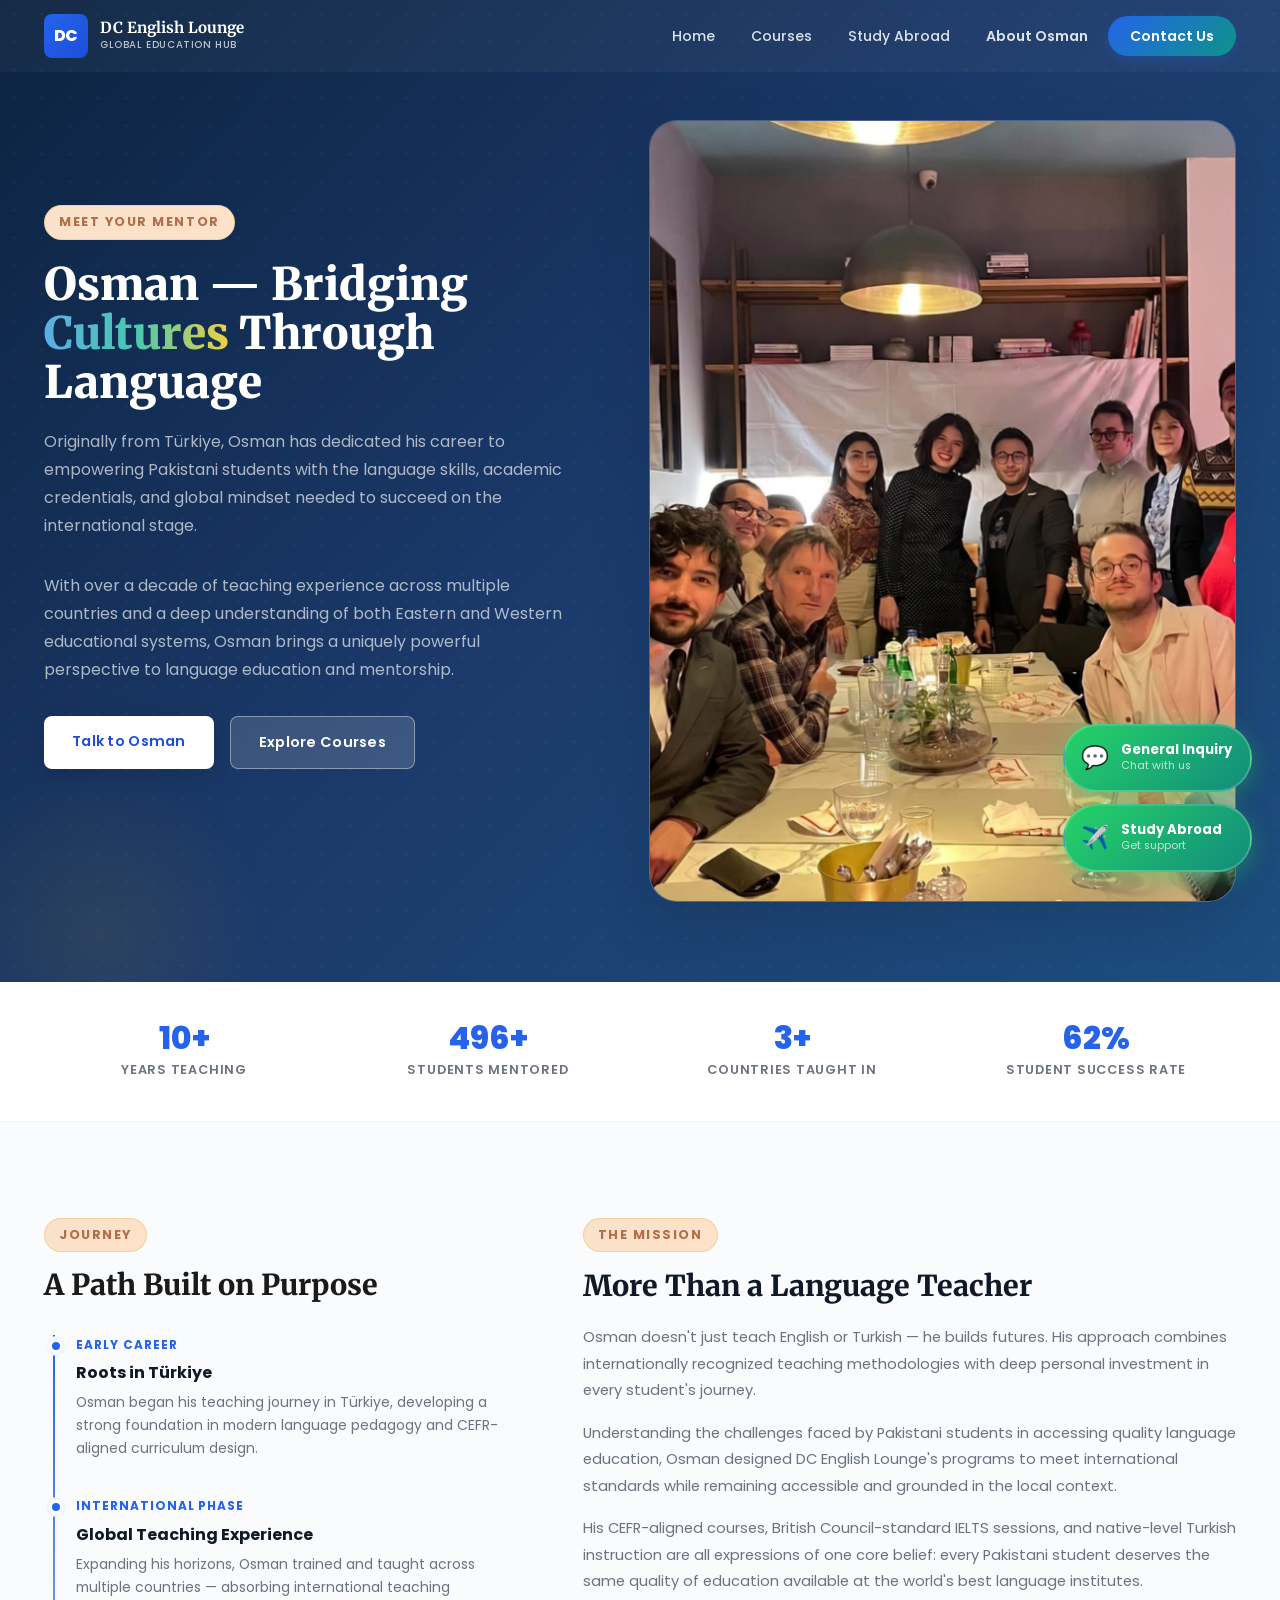
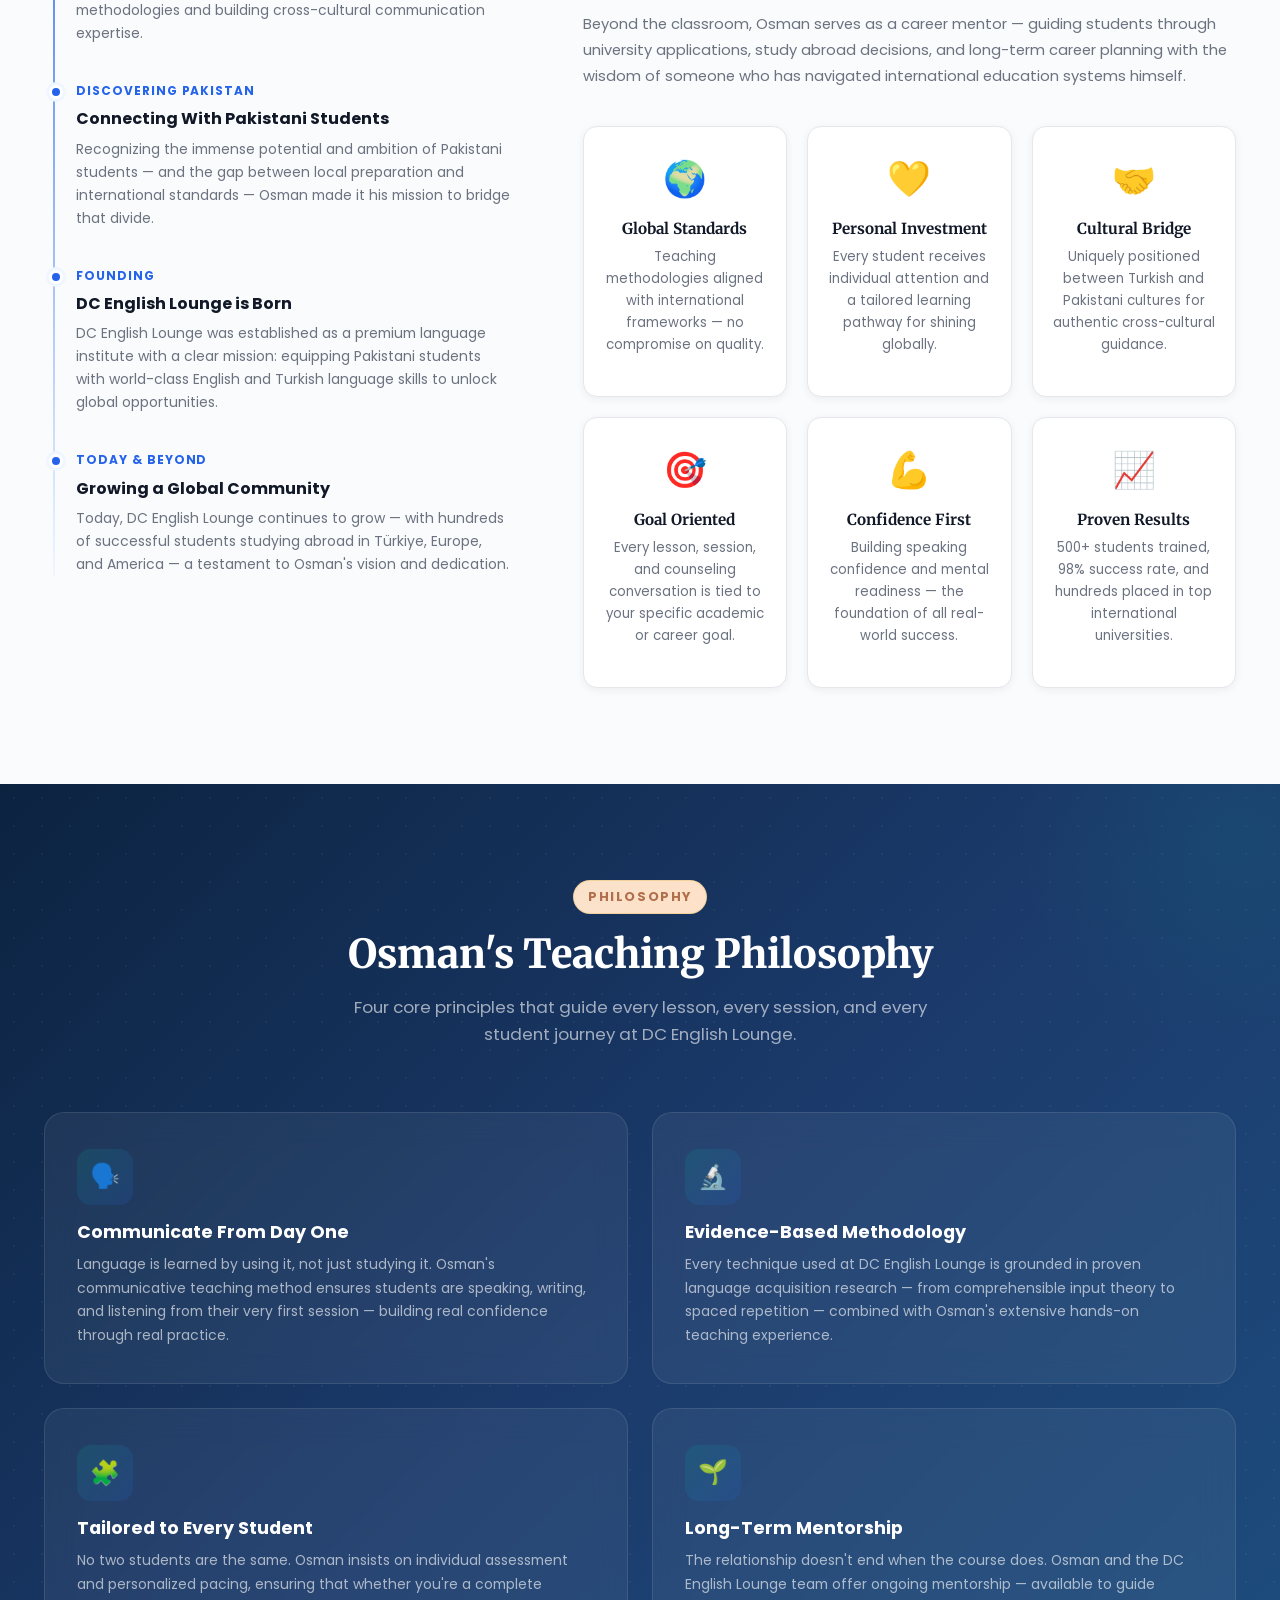
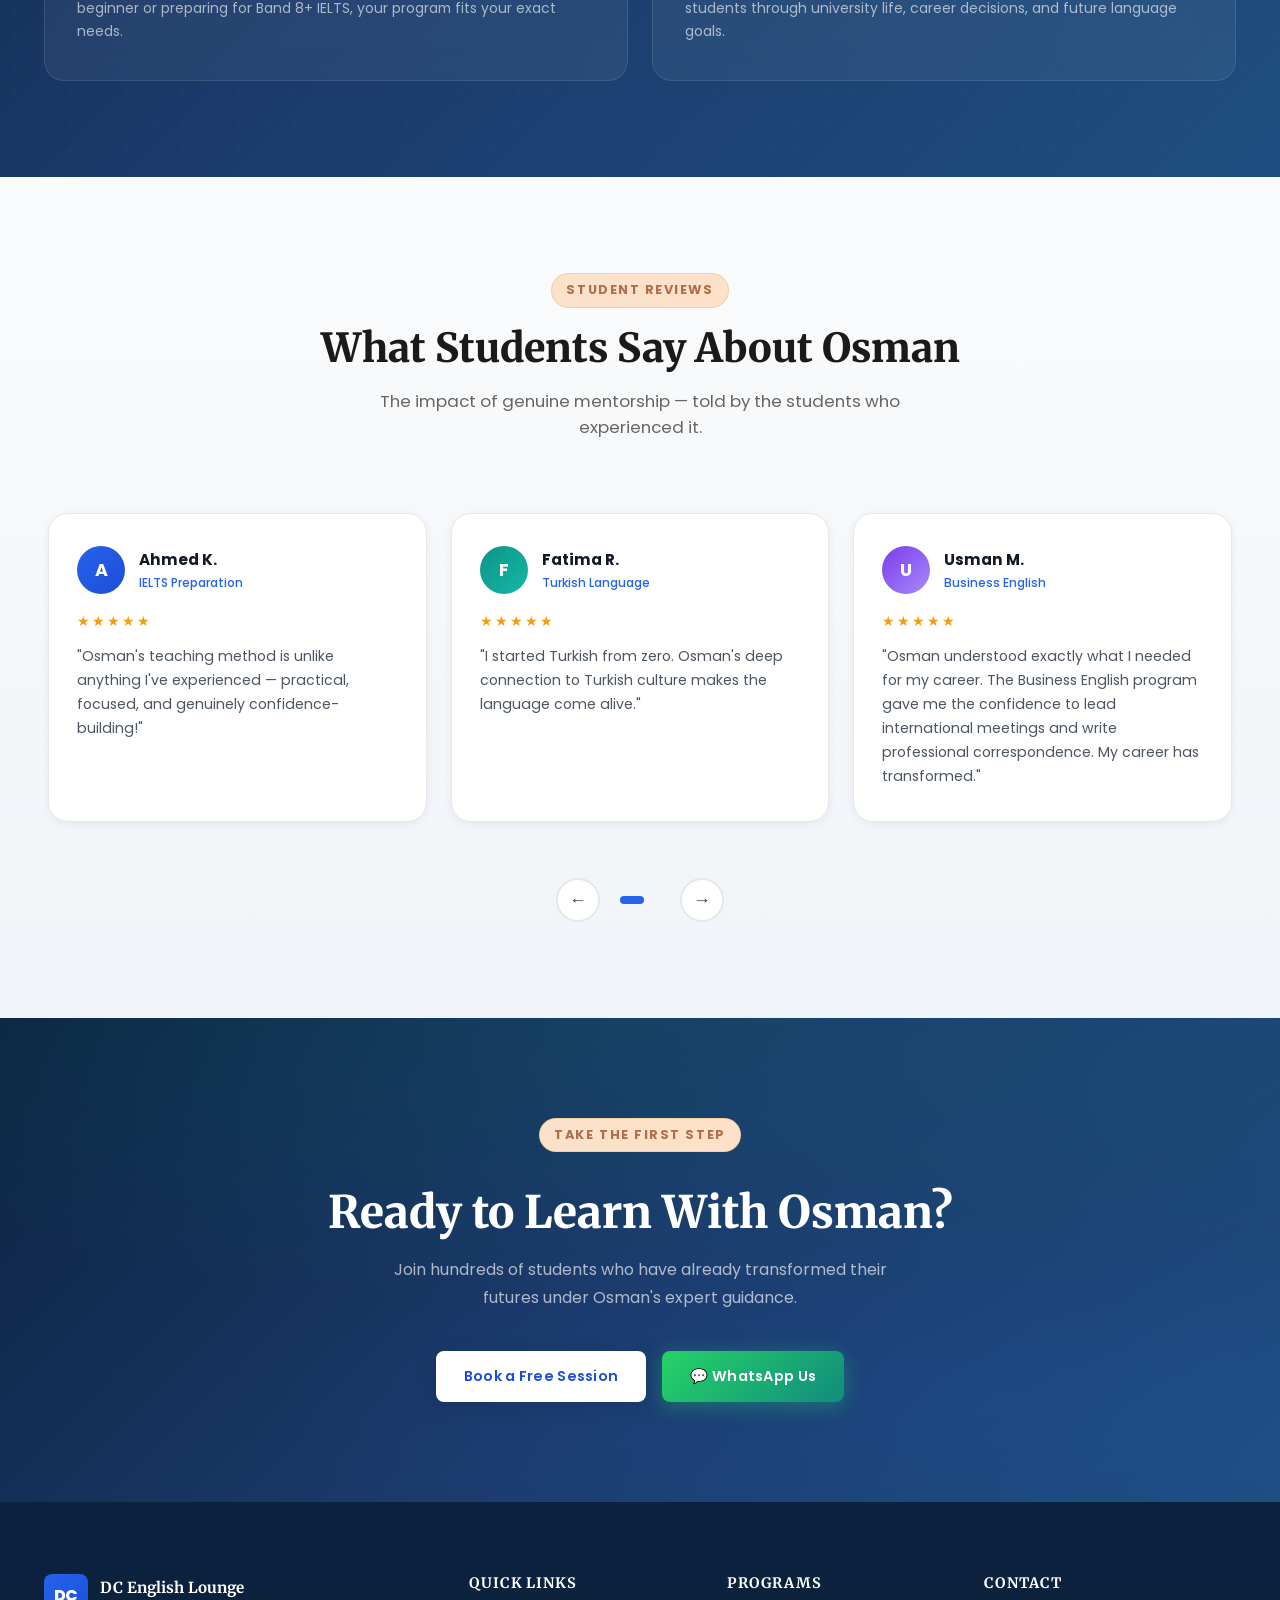
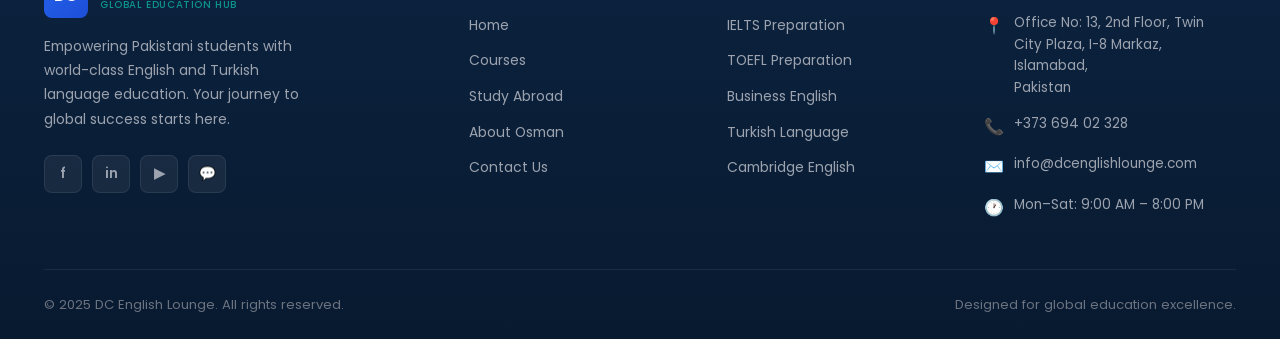
==== about.html @ f2853da2 "Initial commit" ====
<!DOCTYPE html>
<html lang="en">

<head>
  <meta charset="UTF-8" />
  <meta name="viewport" content="width=device-width, initial-scale=1.0" />
  <title>About Osman | DC English Lounge — Founder & Language Mentor</title>
  <meta name="description"
    content="Meet Osman, founder of DC English Lounge. From Türkiye to Pakistan — discover the story of a global educator dedicated to helping Pakistani students achieve international success." />
  <meta name="keywords"
    content="Osman, DC English Lounge founder, English teacher Pakistan, Turkish language mentor, language education" />
  <link rel="preconnect" href="https://fonts.googleapis.com" />
  <link rel="preconnect" href="https://fonts.gstatic.com" crossorigin />
  <link
    href="https://fonts.googleapis.com/css2?family=Merriweather:wght@400;700;900&family=Poppins:wght@300;400;500;600;700;800;900&display=swap"
    rel="stylesheet" />
  <link rel="stylesheet" href="css/style.css" />
</head>

<body class="page-about">

  <!-- ===================== NAVBAR ===================== -->
  <nav class="navbar scrolled" id="navbar" role="navigation" aria-label="Main navigation">
    <div class="navbar-inner">
      <a href="index.html" class="nav-logo" aria-label="DC English Lounge Home">
        <img src="logo.png" alt="DC English Lounge Logo" class="logo-img"
          onerror="this.style.display='none'; this.nextElementSibling.style.display='flex';" />
        <div class="logo-placeholder" style="display:none;">DC</div>
        <div class="logo-text">
          <span class="logo-main">DC English Lounge</span>
          <span class="logo-sub">Global Education Hub</span>
        </div>
      </a>
      <ul class="nav-links" role="list">
        <li><a href="index.html" class="nav-link">Home</a></li>
        <li><a href="courses.html" class="nav-link">Courses</a></li>
        <li><a href="study-abroad.html" class="nav-link">Study Abroad</a></li>
        <li><a href="about.html" class="nav-link active">About Osman</a></li>
        <li><a href="contact.html" class="nav-link nav-cta">Contact Us</a></li>
      </ul>
      <button class="hamburger" id="hamburger" aria-label="Toggle mobile menu" aria-expanded="false">
        <span></span><span></span><span></span>
      </button>
    </div>
  </nav>

  <!-- Mobile Menu -->
  <div class="mobile-menu" id="mobileMenu" role="dialog" aria-modal="true" aria-label="Mobile navigation">
    <a href="index.html" class="nav-link">Home</a>
    <a href="courses.html" class="nav-link">Courses</a>
    <a href="study-abroad.html" class="nav-link">Study Abroad</a>
    <a href="about.html" class="nav-link active">About Osman</a>
    <a href="contact.html" class="nav-link nav-cta">Contact Us</a>
  </div>

  <main>

    <!-- ===================== ABOUT HERO ===================== -->
    <section class="about-hero" aria-label="About Osman hero section">
      <div class="container">
        <div class="about-hero-inner">

          <!-- Left content -->
          <div class="about-hero-content reveal">
            <span class="section-eyebrow" style="margin-bottom:20px;display:inline-flex;">Meet Your Mentor</span>
            <h1>Osman — Bridging <span>Cultures</span> Through Language</h1>
            <p>Originally from Türkiye, Osman has dedicated his career to empowering Pakistani students with the
              language skills, academic credentials, and global mindset needed to succeed on the international stage.
            </p>
            <p>With over a decade of teaching experience across multiple countries and a deep understanding of both
              Eastern and Western educational systems, Osman brings a uniquely powerful perspective to language
              education and mentorship.</p>
            <div class="hero-buttons" style="margin-top:32px;">
              <a href="contact.html" class="btn btn-white">Talk to Osman</a>
              <a href="courses.html" class="btn btn-ghost">Explore Courses</a>
            </div>
          </div>

          <!-- Right image -->
          <div class="about-hero-img-wrap reveal">
            <div class="about-hero-img">
              <img src="osman group.jpeg" alt="Osman — Founder of DC English Lounge">
            </div>
          </div>

        </div>
      </div>
    </section>

    <!-- ===================== STATS BAR ===================== -->
    <div class="about-stats-bar" aria-label="Achievement statistics">
      <div class="container">
        <div class="about-stats-grid">
          <div class="about-stat-item reveal">
            <div class="about-stat-num">10+</div>
            <div class="about-stat-label">Years Teaching</div>
          </div>
          <div class="about-stat-item reveal">
            <div class="about-stat-num">500+</div>
            <div class="about-stat-label">Students Mentored</div>
          </div>
          <div class="about-stat-item reveal">
            <div class="about-stat-num">3+</div>
            <div class="about-stat-label">Countries Taught In</div>
          </div>
          <div class="about-stat-item reveal">
            <div class="about-stat-num">98%</div>
            <div class="about-stat-label">Student Success Rate</div>
          </div>
        </div>
      </div>
    </div>

    <!-- ===================== STORY + TIMELINE ===================== -->
    <section class="section about-story-section" aria-label="Osman's story">
      <div class="container">
        <div class="about-story-grid">

          <!-- Timeline -->
          <div class="reveal">
            <span class="section-eyebrow" style="margin-bottom:16px; display:inline-flex;">Journey</span>
            <h2 class="section-title" style="text-align:left; font-size:1.8rem; margin-bottom:32px;">A Path Built on
              Purpose</h2>
            <div class="timeline">
              <div class="tl-item">
                <div class="tl-year">Early Career</div>
                <div class="tl-title">Roots in Türkiye</div>
                <div class="tl-desc">Osman began his teaching journey in Türkiye, developing a strong foundation in
                  modern language pedagogy and CEFR-aligned curriculum design.</div>
              </div>
              <div class="tl-item">
                <div class="tl-year">International Phase</div>
                <div class="tl-title">Global Teaching Experience</div>
                <div class="tl-desc">Expanding his horizons, Osman trained and taught across multiple countries —
                  absorbing international teaching methodologies and building cross-cultural communication expertise.
                </div>
              </div>
              <div class="tl-item">
                <div class="tl-year">Discovering Pakistan</div>
                <div class="tl-title">Connecting With Pakistani Students</div>
                <div class="tl-desc">Recognizing the immense potential and ambition of Pakistani students — and the gap
                  between local preparation and international standards — Osman made it his mission to bridge that
                  divide.</div>
              </div>
              <div class="tl-item">
                <div class="tl-year">Founding</div>
                <div class="tl-title">DC English Lounge is Born</div>
                <div class="tl-desc">DC English Lounge was established as a premium language institute with a clear
                  mission: equipping Pakistani students with world-class English and Turkish language skills to unlock
                  global opportunities.</div>
              </div>
              <div class="tl-item">
                <div class="tl-year">Today & Beyond</div>
                <div class="tl-title">Growing a Global Community</div>
                <div class="tl-desc">Today, DC English Lounge continues to grow — with hundreds of successful students
                  studying abroad in Türkiye, Europe, and America — a testament to Osman's vision and dedication.</div>
              </div>
            </div>
          </div>

          <!-- Story content -->
          <div class="about-story-content reveal">
            <span class="section-eyebrow" style="margin-bottom:16px; display:inline-flex;">The Mission</span>
            <h2>More Than a Language Teacher</h2>
            <p>Osman doesn't just teach English or Turkish — he builds futures. His approach combines internationally
              recognized teaching methodologies with deep personal investment in every student's journey.</p>
            <p>Understanding the challenges faced by Pakistani students in accessing quality language education, Osman
              designed DC English Lounge's programs to meet international standards while remaining accessible and
              grounded in the local context.</p>
            <p>His CEFR-aligned courses, British Council-standard IELTS sessions, and native-level Turkish instruction
              are all expressions of one core belief: every Pakistani student deserves the same quality of education
              available at the world's best language institutes.</p>
            <p>Beyond the classroom, Osman serves as a career mentor — guiding students through university applications,
              study abroad decisions, and long-term career planning with the wisdom of someone who has navigated
              international education systems himself.</p>

            <!-- Signature values -->
            <div class="values-grid" style="margin-top: 36px;">
              <div class="value-card">
                <div class="value-icon">🌍</div>
                <h4>Global Standards</h4>
                <p>Teaching methodologies aligned with international frameworks — no compromise on quality.</p>
              </div>
              <div class="value-card">
                <div class="value-icon">💛</div>
                <h4>Personal Investment</h4>
                <p>Every student receives individual attention and a tailored learning pathway for shining globally.</p>
              </div>
              <div class="value-card">
                <div class="value-icon">🤝</div>
                <h4>Cultural Bridge</h4>
                <p>Uniquely positioned between Turkish and Pakistani cultures for authentic cross-cultural guidance.</p>
              </div>
              <div class="value-card">
                <div class="value-icon">🎯</div>
                <h4>Goal Oriented</h4>
                <p>Every lesson, session, and counseling conversation is tied to your specific academic or career goal.
                </p>
              </div>
              <div class="value-card">
                <div class="value-icon">💪</div>
                <h4>Confidence First</h4>
                <p>Building speaking confidence and mental readiness — the foundation of all real-world success.</p>
              </div>
              <div class="value-card">
                <div class="value-icon">📈</div>
                <h4>Proven Results</h4>
                <p>500+ students trained, 98% success rate, and hundreds placed in top international universities.</p>
              </div>
            </div>
          </div>

        </div>
      </div>
    </section>

    <!-- ===================== TEACHING PHILOSOPHY ===================== -->
    <section class="section career-section" aria-label="Teaching philosophy">
      <div class="container">
        <div class="section-header reveal">
          <span class="section-eyebrow">Philosophy</span>
          <h2 class="section-title" style="color:var(--white);">Osman's Teaching Philosophy</h2>
          <p class="section-subtitle" style="color:rgba(255,255,255,0.6);">Four core principles that guide every lesson,
            every session, and every student journey at DC English Lounge.</p>
        </div>
        <div class="career-grid">
          <div class="career-card reveal">
            <div class="career-icon">🗣️</div>
            <h3>Communicate From Day One</h3>
            <p>Language is learned by using it, not just studying it. Osman's communicative teaching method ensures
              students are speaking, writing, and listening from their very first session — building real confidence
              through real practice.</p>
          </div>
          <div class="career-card reveal">
            <div class="career-icon">🔬</div>
            <h3>Evidence-Based Methodology</h3>
            <p>Every technique used at DC English Lounge is grounded in proven language acquisition research — from
              comprehensible input theory to spaced repetition — combined with Osman's extensive hands-on teaching
              experience.</p>
          </div>
          <div class="career-card reveal">
            <div class="career-icon">🧩</div>
            <h3>Tailored to Every Student</h3>
            <p>No two students are the same. Osman insists on individual assessment and personalized pacing, ensuring
              that whether you're a complete beginner or preparing for Band 8+ IELTS, your program fits your exact
              needs.</p>
          </div>
          <div class="career-card reveal">
            <div class="career-icon">🌱</div>
            <h3>Long-Term Mentorship</h3>
            <p>The relationship doesn't end when the course does. Osman and the DC English Lounge team offer ongoing
              mentorship — available to guide students through university life, career decisions, and future language
              goals.</p>
          </div>
        </div>
      </div>
    </section>

    <!-- ===================== TESTIMONIALS ===================== -->
    <section class="section reviews-section" aria-label="What students say about Osman">
      <div class="container">
        <div class="section-header reveal">
          <span class="section-eyebrow">Student Reviews</span>
          <h2 class="section-title">What Students Say About Osman</h2>
          <p class="section-subtitle">The impact of genuine mentorship — told by the students who experienced it.</p>
        </div>
        <div class="reviews-slider-wrap reveal">
          <div class="reviews-track" id="reviewsTrack">
            <div class="review-card">
              <div class="review-header">
                <div class="reviewer-avatar">A</div>
                <div class="reviewer-info">
                  <div class="name">Ahmed K.</div>
                  <div class="course">IELTS Preparation</div>
                </div>
              </div>
              <div class="review-stars">★★★★★</div>
              <p class="review-text">"Osman's teaching method is unlike anything I've experienced — practical, focused,
                and genuinely confidence-building!"</p>
            </div>
            <div class="review-card">
              <div class="review-header">
                <div class="reviewer-avatar" style="background:linear-gradient(135deg,#0D9488,#14B8A6)">F</div>
                <div class="reviewer-info">
                  <div class="name">Fatima R.</div>
                  <div class="course">Turkish Language</div>
                </div>
              </div>
              <div class="review-stars">★★★★★</div>
              <p class="review-text">"I started Turkish from zero. Osman's deep connection to Turkish culture makes the
                language come alive."</p>
            </div>
            <div class="review-card">
              <div class="review-header">
                <div class="reviewer-avatar" style="background:linear-gradient(135deg,#7C3AED,#A78BFA)">U</div>
                <div class="reviewer-info">
                  <div class="name">Usman M.</div>
                  <div class="course">Business English</div>
                </div>
              </div>
              <div class="review-stars">★★★★★</div>
              <p class="review-text">"Osman understood exactly what I needed for my career. The Business English program
                gave me the confidence to lead international meetings and write professional correspondence. My career
                has transformed."</p>
            </div>
            <div class="review-card">
              <div class="review-header">
                <div class="reviewer-avatar" style="background:linear-gradient(135deg,#0369A1,#38BDF8)">S</div>
                <div class="reviewer-info">
                  <div class="name">Sara T.</div>
                  <div class="course">Study Abroad Counseling</div>
                </div>
              </div>
              <div class="review-stars">★★★★★</div>
              <p class="review-text">"Osman's mentorship went far beyond language teaching. He helped me navigate the
                entire study abroad process — from IELTS to Germany — with patience, expertise, and genuine care for my
                success."</p>
            </div>
          </div>
        </div>
        <div class="reviews-nav reveal">
          <button class="reviews-btn" id="reviewsPrev" aria-label="Previous review">←</button>
          <div class="reviews-dots" id="reviewsDots"></div>
          <button class="reviews-btn" id="reviewsNext" aria-label="Next review">→</button>
        </div>
      </div>
    </section>

    <!-- ===================== CTA ===================== -->
    <section class="cta-section" aria-label="Call to action">
      <div class="container">
        <span class="section-eyebrow reveal" style="margin:0 auto 16px;display:inline-flex;">Take the First Step</span>
        <h2 class="cta-title reveal">Ready to Learn With Osman?</h2>
        <p class="cta-subtitle reveal">Join hundreds of students who have already transformed their futures under
          Osman's expert guidance.</p>
        <div class="cta-buttons reveal">
          <a href="contact.html" class="btn btn-white">Book a Free Session</a>
          <a href="https://wa.me/37369402328?text=Hello!%20I%20want%20to%20learn%20more%20about%20DC%20English%20Lounge."
            target="_blank" rel="noopener" class="btn btn-whatsapp">
            <span>💬</span> WhatsApp Us
          </a>
        </div>
      </div>
    </section>

  </main>

  <!-- ===================== FOOTER ===================== -->
  <footer class="footer" role="contentinfo">
    <div class="container">
      <div class="footer-grid">
        <div class="footer-brand">
          <a href="index.html" class="nav-logo" style="margin-bottom:0">
            <img src="logo.png" alt="DC English Lounge" class="logo-img"
              onerror="this.style.display='none'; this.nextElementSibling.style.display='flex';" />
            <div class="logo-placeholder" style="display:none;">DC</div>
            <div class="logo-text">
              <span class="logo-main">DC English Lounge</span>
              <span class="logo-sub">Global Education Hub</span>
            </div>
          </a>
          <p class="footer-desc">Empowering Pakistani students with world-class English and Turkish language education.
            Your journey to global success starts here.</p>
          <div class="footer-social">
            <a href="#" class="social-btn" aria-label="Facebook">f</a>
            <a href="#" class="social-btn" aria-label="Instagram">in</a>
            <a href="#" class="social-btn" aria-label="YouTube">▶</a>
            <a href="#" class="social-btn" aria-label="WhatsApp">💬</a>
          </div>
        </div>
        <div class="footer-col">
          <h4>Quick Links</h4>
          <ul class="footer-links">
            <li><a href="index.html" class="footer-link">Home</a></li>
            <li><a href="courses.html" class="footer-link">Courses</a></li>
            <li><a href="study-abroad.html" class="footer-link">Study Abroad</a></li>
            <li><a href="about.html" class="footer-link">About Osman</a></li>
            <li><a href="contact.html" class="footer-link">Contact Us</a></li>
          </ul>
        </div>
        <div class="footer-col">
          <h4>Programs</h4>
          <ul class="footer-links">
            <li><a href="courses.html" class="footer-link">IELTS Preparation</a></li>
            <li><a href="courses.html" class="footer-link">TOEFL Preparation</a></li>
            <li><a href="courses.html" class="footer-link">Business English</a></li>
            <li><a href="courses.html" class="footer-link">Turkish Language</a></li>
            <li><a href="courses.html" class="footer-link">Cambridge English</a></li>
          </ul>
        </div>
        <div class="footer-col">
          <h4>Contact</h4>
          <div class="contact-items">
            <div class="contact-item">
              <span class="ci-icon">📍</span>
              <span>Office No: 13, 2nd Floor, Twin City Plaza, I-8 Markaz, Islamabad,<br>Pakistan</span>
            </div>
            <div class="contact-item">
              <span class="ci-icon">📞</span>
              <span><a href="tel:+37369402328">+373 694 02 328</a></span>
            </div>
            <div class="contact-item">
              <span class="ci-icon">✉️</span>
              <span><a href="mailto:info@dcenglishlounge.com">info@dcenglishlounge.com</a></span>
            </div>
            <div class="contact-item">
              <span class="ci-icon">🕐</span>
              <span>Mon–Sat: 9:00 AM – 8:00 PM</span>
            </div>
          </div>
        </div>
      </div>
      <hr class="footer-divider" />
      <div class="footer-bottom">
        <span>© 2025 DC English Lounge. All rights reserved.</span>
        <span>Designed for global education excellence.</span>
      </div>
    </div>
  </footer>

  <!-- WhatsApp Floating Buttons -->
  <div class="wa-float-wrap" aria-label="WhatsApp quick contact">
    <a href="https://wa.me/37369402328?text=Hello!%20I%20have%20a%20general%20inquiry%20about%20DC%20English%20Lounge."
      target="_blank" rel="noopener" class="wa-btn" aria-label="WhatsApp General Inquiry">
      <span class="wa-icon" aria-hidden="true">💬</span>
      <span class="wa-label">
        <span class="wa-title">General Inquiry</span>
        <span class="wa-sub">Chat with us</span>
      </span>
    </a>
    <a href="https://wa.me/905050366535?text=Hello!%20I%20need%20Study%20Abroad%20Support." target="_blank"
      rel="noopener" class="wa-btn" aria-label="WhatsApp Study Abroad Support" style="animation-delay:1.5s">
      <span class="wa-icon" aria-hidden="true">✈️</span>
      <span class="wa-label">
        <span class="wa-title">Study Abroad</span>
        <span class="wa-sub">Get support</span>
      </span>
    </a>
  </div>

  <script src="js/main.js"></script>
</body>

</html>
---- css/style.css ----
/* ============================================================
   DC ENGLISH LOUNGE — MAIN STYLESHEET
   Design: Premium Educational · Blue/Gold/Teal
   Fonts: Merriweather (headings) + Poppins (body)
   ============================================================ */

/* ===================== CSS VARIABLES ===================== */
:root {
  /* Primary Palette - Academic Navy & Trustworthy Blue */
  --blue: #2563EB;
  --blue-dark: #1D4ED8;
  --blue-deeper: #1B3A6B;
  --blue-light: #EFF6FF;
  --blue-glass: rgba(37, 99, 235, 0.12);

  /* Accent Colors - Warm Educational Palette */
  --accent-gold: #D4A017;
  --accent-amber: #F59E0B;
  --accent-teal: #0D9488;
  --accent-emerald: #059669;
  --accent-sky: #0284C7;
  --accent-rose: #E11D48;
  --accent-warm: #B45309;

  --red: #E11D48;
  --red-dark: #BE123C;
  --white: #FFFFFF;
  --off-white: #FAFBFC;
  --gray-50: #F9FAFB;
  --gray-100: #F3F4F6;
  --gray-200: #E5E7EB;
  --gray-400: #9CA3AF;
  --gray-500: #6B7280;
  --gray-600: #4B5563;
  --gray-700: #374151;
  --gray-800: #1F2937;
  --gray-900: #111827;
  --glass-bg: rgba(255, 255, 255, 0.82);
  --glass-border: rgba(255, 255, 255, 0.55);
  --shadow-sm: 0 2px 8px rgba(15, 23, 42, 0.06);
  --shadow-md: 0 8px 24px rgba(15, 23, 42, 0.09);
  --shadow-lg: 0 12px 36px rgba(15, 23, 42, 0.12);
  --shadow-xl: 0 24px 56px rgba(15, 23, 42, 0.15);
  --radius-sm: 8px;
  --radius-md: 14px;
  --radius-lg: 20px;
  --radius-xl: 28px;
  --transition: 0.3s cubic-bezier(0.4, 0, 0.2, 1);
  --max-w: 1240px;

  /* Subtle glow effects (softer, less neon) */
  --glow-blue: 0 0 30px rgba(37, 99, 235, 0.18);
  --glow-gold: 0 0 30px rgba(212, 160, 23, 0.18);
  --glow-teal: 0 0 30px rgba(13, 148, 136, 0.18);
}

/* ===================== RESET & BASE ===================== */
*,
*::before,
*::after {
  box-sizing: border-box;
  margin: 0;
  padding: 0;
}

html {
  scroll-behavior: smooth;
  font-size: 16px;
}

body {
  font-family: 'Poppins', -apple-system, BlinkMacSystemFont, 'Segoe UI', sans-serif;
  background: var(--white);
  color: var(--gray-800);
  line-height: 1.6;
  overflow-x: hidden;
  -webkit-font-smoothing: antialiased;
}

/* Scholarly headings */
h1,
h2,
h3,
h4,
h5 {
  font-family: 'Merriweather', 'Georgia', serif;
}

img {
  max-width: 100%;
  display: block;
}

a {
  text-decoration: none;
  color: inherit;
}

ul {
  list-style: none;
}

button {
  border: none;
  background: none;
  cursor: pointer;
  font-family: inherit;
}

/* ===================== UTILITY ===================== */
.container {
  width: 100%;
  max-width: var(--max-w);
  margin: 0 auto;
  padding: 0 24px;
}

.section {
  padding: 96px 0;
}

/* ===================== TYPOGRAPHY ===================== */
h1,
h2,
h3,
h4,
h5 {
  font-family: 'Merriweather', 'Georgia', serif;
  line-height: 1.25;
  font-weight: 700;
  color: var(--gray-900);
}

/* ===================== GRADIENT HELPERS ===================== */
.blue-grad {
  background: linear-gradient(135deg, #3B82F6 0%, #2563EB 50%, #1D4ED8 100%);
}

.teal-grad {
  background: linear-gradient(135deg, #14B8A6 0%, #0891B2 50%, #0E7490 100%);
}

.indigo-grad {
  background: linear-gradient(135deg, #6366F1 0%, #8B5CF6 50%, #7C3AED 100%);
}

.sky-grad {
  background: linear-gradient(135deg, #0EA5E9 0%, #3B82F6 100%);
}

.emerald-grad {
  background: linear-gradient(135deg, #10B981 0%, #14B8A6 100%);
}

.violet-grad {
  background: linear-gradient(135deg, #8B5CF6 0%, #D946EF 100%);
}

/* ===================== BUTTONS ===================== */
.btn {
  display: inline-flex;
  align-items: center;
  gap: 8px;
  padding: 14px 32px;
  border-radius: 50px;
  font-family: 'Poppins', sans-serif;
  font-size: 0.9rem;
  font-weight: 600;
  letter-spacing: 0.02em;
  transition: var(--transition);
  white-space: nowrap;
  cursor: pointer;
}

.btn-primary {
  background: linear-gradient(135deg, #2563EB, #0D9488);
  color: var(--white);
  box-shadow: 0 4px 16px rgba(37, 99, 235, 0.3);
}

.btn-primary:hover {
  transform: translateY(-2px) scale(1.02);
  box-shadow: 0 8px 28px rgba(37, 99, 235, 0.4);
  background: linear-gradient(135deg, #1D4ED8, #0B7A6E);
}

.btn-ghost {
  background: rgba(255, 255, 255, 0.15);
  color: var(--white);
  border: 1.5px solid rgba(255, 255, 255, 0.4);
  backdrop-filter: blur(12px);
}

.btn-ghost:hover {
  background: rgba(255, 255, 255, 0.25);
  transform: translateY(-2px);
  border-color: rgba(255, 255, 255, 0.7);
}

.btn-outline {
  background: transparent;
  color: var(--blue);
  border: 2px solid var(--blue);
}

.btn-outline:hover {
  background: var(--blue);
  color: var(--white);
  transform: translateY(-2px);
  box-shadow: 0 8px 24px rgba(37, 99, 235, 0.25);
}

.btn-white {
  background: var(--white);
  color: var(--blue-dark);
  font-weight: 700;
  box-shadow: 0 4px 20px rgba(0, 0, 0, 0.12);
}

.btn-white:hover {
  transform: translateY(-2px);
  box-shadow: 0 8px 32px rgba(0, 0, 0, 0.2);
}

.btn-whatsapp {
  background: linear-gradient(135deg, #25D366, #128C7E);
  color: var(--white);
  font-weight: 600;
  box-shadow: 0 4px 20px rgba(37, 211, 102, 0.35);
}

.btn-whatsapp:hover {
  transform: translateY(-2px);
  box-shadow: 0 8px 32px rgba(37, 211, 102, 0.5);
}

.btn-red {
  background: linear-gradient(135deg, var(--red), var(--red-dark));
  color: var(--white);
  box-shadow: 0 4px 20px rgba(239, 68, 68, 0.35);
}

.btn-red:hover {
  transform: translateY(-2px);
  box-shadow: 0 8px 32px rgba(239, 68, 68, 0.45);
}

/* ===================== SECTION HEADER ===================== */
.section-header {
  text-align: center;
  margin-bottom: 64px;
}

.section-eyebrow {
  display: inline-flex;
  align-items: center;
  gap: 8px;
  background: linear-gradient(135deg, rgba(212, 160, 23, 0.12), rgba(245, 158, 11, 0.12));
  color: var(--accent-warm);
  font-family: 'Poppins', sans-serif;
  font-size: 0.78rem;
  font-weight: 600;
  letter-spacing: 0.12em;
  text-transform: uppercase;
  padding: 6px 18px;
  border-radius: 50px;
  margin-bottom: 16px;
  border: 1px solid rgba(212, 160, 23, 0.25);
}

.section-title {
  font-size: clamp(1.75rem, 3vw, 2.5rem);
  font-weight: 800;
  color: var(--gray-900);
  margin-bottom: 16px;
  line-height: 1.15;
}

.section-subtitle {
  font-size: 1.05rem;
  color: var(--gray-500);
  max-width: 600px;
  margin: 0 auto;
  line-height: 1.7;
}

/* ===================== BADGES ===================== */
.badge {
  display: inline-block;
  padding: 3px 12px;
  border-radius: 50px;
  font-size: 0.68rem;
  font-weight: 700;
  letter-spacing: 0.08em;
  text-transform: uppercase;
}

.badge-blue {
  background: #DBEAFE;
  color: #1D4ED8;
}

.badge-red {
  background: #FEE2E2;
  color: #DC2626;
}

.badge-green {
  background: #D1FAE5;
  color: #065F46;
}

/* ===================== ANIMATIONS ===================== */
@keyframes fadeUp {
  from {
    opacity: 0;
    transform: translateY(32px);
  }

  to {
    opacity: 1;
    transform: translateY(0);
  }
}

@keyframes float {

  0%,
  100% {
    transform: translateY(0px);
  }

  50% {
    transform: translateY(-10px);
  }
}

@keyframes marqueeScroll {
  0% {
    transform: translateX(0);
  }

  100% {
    transform: translateX(-50%);
  }
}

@keyframes pulse-glow {

  0%,
  100% {
    box-shadow: 0 0 0 0 rgba(37, 211, 102, 0.4);
  }

  50% {
    box-shadow: 0 0 0 12px rgba(37, 211, 102, 0);
  }
}

.fade-up {
  animation: fadeUp 0.7s ease forwards;
}

.fade-up-delay-1 {
  animation-delay: 0.1s;
  opacity: 0;
  animation: fadeUp 0.7s 0.1s ease forwards;
}

.fade-up-delay-2 {
  animation-delay: 0.2s;
  opacity: 0;
  animation: fadeUp 0.7s 0.2s ease forwards;
}

.fade-up-delay-3 {
  animation-delay: 0.3s;
  opacity: 0;
  animation: fadeUp 0.7s 0.3s ease forwards;
}

.fade-up-delay-4 {
  animation-delay: 0.4s;
  opacity: 0;
  animation: fadeUp 0.7s 0.4s ease forwards;
}

/* Observer-based lazy fade */
.reveal {
  opacity: 0;
  transform: translateY(30px);
  transition: opacity 0.7s ease, transform 0.7s ease;
}

.reveal.visible {
  opacity: 1;
  transform: translateY(0);
}

/* ===================== NAVBAR ===================== */
.navbar {
  position: fixed;
  top: 0;
  left: 0;
  right: 0;
  z-index: 1000;
  transition: background var(--transition), box-shadow var(--transition), backdrop-filter var(--transition);
  padding: 0;
  background: rgba(255, 255, 255, 0.04);
  /* CHANGE TO THIS */
  backdrop-filter: blur(0px);
  /* CHANGE TO THIS */
}

.navbar.transparent {
  background: rgba(255, 255, 255, 0.04);
  backdrop-filter: blur(0px);
}

.navbar.scrolled {
  background: rgba(255, 255, 255, 0.88);
  backdrop-filter: blur(20px);
  -webkit-backdrop-filter: blur(20px);
  box-shadow: 0 2px 24px rgba(30, 58, 138, 0.10);
  border-bottom: 1px solid rgba(255, 255, 255, 0.6);
}

.navbar:not(.scrolled) .nav-link {
  color: rgba(255, 255, 255, 0.85);
}

.navbar:not(.scrolled) .logo-main {
  color: var(--white);
}

.navbar:not(.scrolled) .logo-sub {
  color: rgba(255, 255, 255, 0.7);
}

.navbar-inner {
  display: flex;
  align-items: center;
  justify-content: space-between;
  max-width: var(--max-w);
  margin: 0 auto;
  padding: 0 24px;
  height: 72px;
}

/* Logo */
.nav-logo {
  display: flex;
  align-items: center;
  gap: 12px;
  text-decoration: none;
}

.logo-img {
  height: 42px;
  width: auto;
  object-fit: contain;
  background: #ffffff;
  border-radius: 8px;
  padding: 3px;
  box-shadow: 0 1px 4px rgba(0, 0, 0, 0.08);
  border: 1px solid rgba(0, 0, 0, 0.06);
}

.logo-placeholder {
  width: 44px;
  height: 44px;
  border-radius: var(--radius-sm);
  background: linear-gradient(135deg, var(--blue), var(--blue-dark));
  color: var(--white);
  font-size: 1rem;
  font-weight: 800;
  display: flex;
  align-items: center;
  justify-content: center;
  letter-spacing: -0.02em;
  flex-shrink: 0;
}

.logo-text {
  display: flex;
  flex-direction: column;
}

.logo-main {
  font-family: 'Merriweather', 'Georgia', serif;
  font-size: 0.95rem;
  font-weight: 700;
  color: var(--gray-900);
  line-height: 1.2;
}

.logo-sub {
  font-family: 'Poppins', sans-serif;
  font-size: 0.62rem;
  font-weight: 500;
  color: var(--accent-teal);
  letter-spacing: 0.06em;
  text-transform: uppercase;
}

/* Transparent navbar logo adjustment */
.navbar.transparent .logo-main {
  color: var(--white);
}

.navbar.transparent .logo-sub {
  color: rgba(255, 255, 255, 0.7);
}

/* Nav links */
.nav-links {
  display: flex;
  align-items: center;
  gap: 4px;
}

.nav-link {
  padding: 8px 16px;
  border-radius: 50px;
  font-family: 'Poppins', sans-serif;
  font-size: 0.88rem;
  font-weight: 500;
  color: var(--gray-700);
  transition: var(--transition);
  position: relative;
}

.navbar.transparent .nav-link {
  color: rgba(255, 255, 255, 0.85);
}

.navbar.transparent .nav-link:hover {
  color: var(--white);
  background: rgba(255, 255, 255, 0.12);
}

.nav-link:hover {
  color: var(--blue);
  background: var(--blue-light);
}

.nav-link.active {
  color: var(--blue);
  font-weight: 600;
}

.nav-link.nav-cta {
  background: linear-gradient(135deg, #2563EB, #0D9488);
  color: var(--white) !important;
  font-weight: 600;
  padding: 10px 22px;
  box-shadow: 0 4px 12px rgba(37, 99, 235, 0.25);
}

.nav-link.nav-cta:hover {
  transform: translateY(-1px);
  box-shadow: 0 6px 20px rgba(37, 99, 235, 0.35);
  background: linear-gradient(135deg, #1D4ED8, #0B7A6E) !important;
}

/* Hamburger */
.hamburger {
  display: none;
  flex-direction: column;
  gap: 5px;
  padding: 8px;
  border-radius: var(--radius-sm);
  transition: var(--transition);
}

.hamburger span {
  display: block;
  width: 24px;
  height: 2px;
  background: var(--gray-700);
  border-radius: 2px;
  transition: var(--transition);
}

.navbar.transparent .hamburger span {
  background: var(--white);
}

.hamburger.open span:nth-child(1) {
  transform: rotate(45deg) translate(5px, 5px);
}

.hamburger.open span:nth-child(2) {
  opacity: 0;
  transform: translateX(-8px);
}

.hamburger.open span:nth-child(3) {
  transform: rotate(-45deg) translate(5px, -5px);
}

/* Mobile Menu */
.mobile-menu {
  display: none;
  position: fixed;
  top: 72px;
  left: 0;
  right: 0;
  background: rgba(255, 255, 255, 0.97);
  backdrop-filter: blur(24px);
  -webkit-backdrop-filter: blur(24px);
  border-bottom: 1px solid var(--gray-200);
  padding: 16px 24px 24px;
  flex-direction: column;
  gap: 4px;
  z-index: 999;
  box-shadow: var(--shadow-lg);
  transform: translateY(-16px);
  opacity: 0;
  pointer-events: none;
  transition: all 0.3s ease;
}

.mobile-menu.open {
  display: flex;
  transform: translateY(0);
  opacity: 1;
  pointer-events: all;
}

.mobile-menu .nav-link {
  padding: 12px 16px;
  color: var(--gray-800);
  font-size: 0.95rem;
  border-radius: var(--radius-sm);
}

.mobile-menu .nav-cta {
  margin-top: 8px;
  text-align: center;
  justify-content: center;
}

/* ===================== HERO ===================== */
.hero {
  min-height: 100vh;
  background: linear-gradient(135deg, #0C2340 0%, #1B3A6B 30%, #1D4E7F 55%, #21618C 75%, #2874A6 100%);
  position: relative;
  display: flex;
  align-items: center;
  overflow: hidden;
  padding-top: 72px;
}

/* Animated blobs — warm educational tones */
.hero-blob {
  position: absolute;
  border-radius: 50%;
  filter: blur(100px);
  opacity: 0.18;
  pointer-events: none;
}

.hero-blob-1 {
  width: 600px;
  height: 600px;
  background: radial-gradient(circle, #2563EB, #0D9488);
  top: -200px;
  right: -100px;
  animation: float 8s ease-in-out infinite;
}

.hero-blob-2 {
  width: 400px;
  height: 400px;
  background: radial-gradient(circle, #D4A017, #F59E0B);
  bottom: -100px;
  left: -100px;
  animation: float 10s ease-in-out infinite reverse;
}

.hero-blob-3 {
  width: 300px;
  height: 300px;
  background: radial-gradient(circle, #0D9488, #2563EB);
  top: 40%;
  left: 30%;
  animation: float 12s ease-in-out infinite 2s;
}

/* Subtle dotted pattern (academic, not grid mesh) */
.hero::before {
  content: '';
  position: absolute;
  inset: 0;
  background-image: radial-gradient(rgba(255, 255, 255, 0.06) 1px, transparent 1px);
  background-size: 32px 32px;
  pointer-events: none;
}

.hero-inner {
  position: relative;
  z-index: 1;
  max-width: var(--max-w);
  margin: 0 auto;
  padding: 80px 24px;
  display: grid;
  grid-template-columns: 1fr 1fr;
  gap: 64px;
  align-items: center;
  min-height: calc(100vh - 72px);
}

/* Hero Content */
.hero-content {
  padding-right: 16px;
}

.hero-eyebrow {
  display: inline-flex;
  align-items: center;
  gap: 8px;
  background: rgba(255, 255, 255, 0.12);
  backdrop-filter: blur(12px);
  color: rgba(255, 255, 255, 0.92);
  font-family: 'Poppins', sans-serif;
  font-size: 0.78rem;
  font-weight: 600;
  letter-spacing: 0.1em;
  text-transform: uppercase;
  padding: 8px 18px;
  border-radius: 50px;
  margin-bottom: 24px;
  border: 1px solid rgba(255, 255, 255, 0.2);
}

.hero-eyebrow .dot {
  width: 6px;
  height: 6px;
  background: #4ADE80;
  border-radius: 50%;
  animation: pulse-glow 2s infinite;
  flex-shrink: 0;
}

.hero-title {
  font-size: clamp(2.2rem, 4.5vw, 3.6rem);
  font-weight: 900;
  color: var(--white);
  line-height: 1.1;
  margin-bottom: 20px;
  letter-spacing: -0.02em;
}

.hero-title span {
  background: linear-gradient(90deg, #5DADE2, #48C9B0, #F4D03F);
  -webkit-background-clip: text;
  -webkit-text-fill-color: transparent;
  background-clip: text;
}

.hero-subtitle {
  display: flex;
  flex-wrap: wrap;
  gap: 6px;
  align-items: center;
  color: rgba(255, 255, 255, 0.65);
  font-size: 0.82rem;
  font-weight: 500;
  letter-spacing: 0.06em;
  margin-bottom: 40px;
}

.hero-subtitle span {
  color: rgba(255, 255, 255, 0.85);
}

.hero-subtitle .sep {
  color: rgba(255, 255, 255, 0.3);
}

.hero-buttons {
  display: flex;
  gap: 16px;
  flex-wrap: wrap;
  margin-bottom: 48px;
}

.hero-stats {
  display: flex;
  gap: 40px;
  padding-top: 24px;
  border-top: 1px solid rgba(255, 255, 255, 0.12);
}

.hero-stat {}

.stat-num {
  font-size: 1.9rem;
  font-weight: 800;
  color: var(--white);
  line-height: 1;
}

.stat-num span {
  color: #60A5FA;
}

.stat-label {
  font-size: 0.78rem;
  color: rgba(255, 255, 255, 0.55);
  font-weight: 500;
  margin-top: 4px;
  text-transform: uppercase;
  letter-spacing: 0.06em;
}

/* Hero Visual */
.hero-visual {
  position: relative;
}

.hero-image-wrap {
  position: relative;
  width: 100%;
  aspect-ratio: 4/5;
  max-width: 480px;
  margin: 0 auto;
}

.hero-image-placeholder {
  width: 100%;
  height: 100%;
  border-radius: var(--radius-xl);
  background: rgba(255, 255, 255, 0.08);
  backdrop-filter: blur(16px);
  border: 1.5px solid rgba(255, 255, 255, 0.18);
  display: flex;
  flex-direction: column;
  align-items: center;
  justify-content: center;
  color: rgba(255, 255, 255, 0.6);
  font-size: 0.88rem;
  text-align: center;
  gap: 12px;
  box-shadow: var(--shadow-xl);
  overflow: hidden;
}

.hero-image-placeholder .img-icon {
  font-size: 3rem;
}

/* Hero image when provided */
.hero-image-placeholder img {
  width: 100%;
  height: 100%;
  object-fit: cover;
  border-radius: var(--radius-xl);
}

/* Floating Cards */
.float-card {
  position: absolute;
  background: rgba(255, 255, 255, 0.92);
  backdrop-filter: blur(20px);
  -webkit-backdrop-filter: blur(20px);
  border-radius: var(--radius-md);
  padding: 14px 18px;
  border: 1px solid rgba(255, 255, 255, 0.6);
  box-shadow: var(--shadow-lg);
  min-width: 160px;
  z-index: 2;
}

.float-card-1 {
  top: 12%;
  left: -14%;
  animation: float 5s ease-in-out infinite;
}

.float-card-2 {
  bottom: 18%;
  left: -10%;
  animation: float 6s ease-in-out infinite 1s;
}

.float-card-3 {
  top: 30%;
  right: -8%;
  animation: float 7s ease-in-out infinite 0.5s;
}

.fc-icon {
  font-size: 1.4rem;
  margin-bottom: 4px;
}

.fc-label {
  font-size: 0.65rem;
  font-weight: 600;
  color: var(--gray-500);
  text-transform: uppercase;
  letter-spacing: 0.06em;
  margin-bottom: 2px;
}

.fc-value {
  font-size: 0.95rem;
  font-weight: 700;
  color: var(--gray-900);
}

.fc-sub {
  font-size: 0.68rem;
  color: var(--gray-500);
  margin-top: 2px;
}

/* ===================== MARQUEE ===================== */
.marquee-section {
  background: linear-gradient(135deg, #0C2340, #1B3A6B, #1D4E7F);
  padding: 0;
  overflow: hidden;
  position: relative;
}

.marquee-section::before,
.marquee-section::after {
  content: '';
  position: absolute;
  top: 0;
  bottom: 0;
  width: 120px;
  z-index: 2;
  pointer-events: none;
}

.marquee-section::before {
  left: 0;
  background: linear-gradient(90deg, #0C2340, transparent);
}

.marquee-section::after {
  right: 0;
  background: linear-gradient(-90deg, #1D4E7F, transparent);
}

.marquee-track {
  display: flex;
  white-space: nowrap;
  animation: marqueeScroll 32s linear infinite;
  will-change: transform;
  padding: 20px 0;
}

.marquee-item {
  display: inline-flex;
  align-items: center;
  gap: 10px;
  padding: 10px 28px;
  color: rgba(255, 255, 255, 0.88);
  font-size: 0.82rem;
  font-weight: 600;
  letter-spacing: 0.06em;
  text-transform: uppercase;
  flex-shrink: 0;
}

.item-dot {
  width: 6px;
  height: 6px;
  background: rgba(255, 255, 255, 0.4);
  border-radius: 50%;
  flex-shrink: 0;
}

/* ===================== WHY SECTION ===================== */
.why-section {
  background: linear-gradient(180deg, #FAFBFC, #F0F4F8);
}

.why-grid {
  display: grid;
  grid-template-columns: repeat(3, 1fr);
  gap: 24px;
}

.why-card {
  background: var(--glass-bg);
  backdrop-filter: blur(16px);
  -webkit-backdrop-filter: blur(16px);
  border: 1px solid var(--glass-border);
  border-radius: var(--radius-lg);
  padding: 32px 28px;
  box-shadow: var(--shadow-sm);
  transition: var(--transition);
  position: relative;
  overflow: hidden;
}

.why-card::before {
  content: '';
  position: absolute;
  top: 0;
  left: 0;
  right: 0;
  height: 3px;
  background: linear-gradient(90deg, #2563EB, #0D9488, #D4A017);
  opacity: 0;
  transition: var(--transition);
}

.why-card:hover {
  transform: translateY(-6px);
  box-shadow: var(--shadow-md), 0 0 30px rgba(37, 99, 235, 0.06);
}

.why-card:hover::before {
  opacity: 1;
}

.why-icon {
  width: 52px;
  height: 52px;
  border-radius: var(--radius-md);
  display: flex;
  align-items: center;
  justify-content: center;
  margin-bottom: 16px;
  background: linear-gradient(135deg, rgba(59, 130, 246, 0.1), rgba(139, 92, 246, 0.1));
}

.why-icon svg {
  width: 26px;
  height: 26px;
}

.why-card h3 {
  font-family: 'Poppins', sans-serif;
  font-size: 1rem;
  font-weight: 700;
  color: var(--gray-900);
  margin-bottom: 10px;
}

.why-card p {
  font-size: 0.88rem;
  color: var(--gray-500);
  line-height: 1.7;
}

/* ===================== COURSES GRID ===================== */
.courses-section {
  background: var(--white);
}

.courses-grid {
  display: grid;
  grid-template-columns: repeat(3, 1fr);
  gap: 24px;
}

.course-card {
  border-radius: var(--radius-lg);
  overflow: hidden;
  background: var(--white);
  box-shadow: var(--shadow-sm);
  border: 1px solid var(--gray-200);
  transition: var(--transition);
  display: flex;
  flex-direction: column;
}

.course-card:hover {
  transform: translateY(-8px);
  box-shadow: var(--shadow-lg);
}

.course-card-header {
  padding: 32px 28px 24px;
  position: relative;
  min-height: 120px;
  display: flex;
  align-items: flex-end;
}

.course-badge-corner {
  position: absolute;
  top: 16px;
  right: 16px;
  background: rgba(255, 255, 255, 0.2);
  backdrop-filter: blur(8px);
  color: var(--white);
  font-size: 0.65rem;
  font-weight: 700;
  letter-spacing: 0.1em;
  padding: 4px 10px;
  border-radius: 50px;
  border: 1px solid rgba(255, 255, 255, 0.3);
}

.course-card-body {
  padding: 24px 28px;
  flex: 1;
  display: flex;
  flex-direction: column;
}

.course-card-body h3 {
  font-family: 'Poppins', sans-serif;
  font-size: 1.1rem;
  font-weight: 700;
  color: var(--gray-900);
  margin-bottom: 10px;
}

.course-card-body p {
  font-size: 0.87rem;
  color: var(--gray-500);
  line-height: 1.7;
  flex: 1;
}

.course-card-footer {
  display: flex;
  align-items: center;
  justify-content: space-between;
  margin-top: 20px;
  padding-top: 16px;
  border-top: 1px solid var(--gray-100);
}

.course-meta {
  display: flex;
  flex-direction: column;
  gap: 3px;
}

.course-meta span {
  font-size: 0.72rem;
  color: var(--gray-400);
  font-weight: 500;
}

.course-link {
  color: var(--blue);
  font-size: 0.82rem;
  font-weight: 700;
  display: flex;
  align-items: center;
  gap: 4px;
  transition: var(--transition);
  padding: 6px 14px;
  border-radius: 50px;
  background: var(--blue-light);
}

.course-link:hover {
  background: var(--blue);
  color: var(--white);
}

/* ===================== STUDY ABROAD SECTION (HOME) ===================== */
.study-abroad-section {
  background: var(--gray-50);
}

.abroad-grid {
  display: grid;
  grid-template-columns: repeat(3, 1fr);
  gap: 24px;
}

.abroad-card {
  border-radius: var(--radius-lg);
  overflow: hidden;
  background: var(--white);
  box-shadow: var(--shadow-sm);
  border: 1px solid var(--gray-200);
  transition: var(--transition);
  display: flex;
  flex-direction: column;
}

.abroad-card:hover {
  transform: translateY(-8px);
  box-shadow: var(--shadow-lg);
}

.abroad-img-placeholder {
  width: 100%;
  height: 200px;
  display: flex;
  flex-direction: column;
  align-items: center;
  justify-content: center;
  gap: 8px;
  position: relative;
}

.turkey-bg {
  background: linear-gradient(135deg, #E11D48, #BE123C, #881337);
}

.europe-bg {
  background: linear-gradient(135deg, #3B82F6, #6366F1, #4F46E5);
}

.usa-bg {
  background: linear-gradient(135deg, #1D4ED8, #8B5CF6, #E11D48);
}

.img-label {
  font-size: 0.72rem;
  color: rgba(255, 255, 255, 0.6);
  font-weight: 500;
  background: rgba(0, 0, 0, 0.2);
  padding: 4px 12px;
  border-radius: 50px;
}

.abroad-card-body {
  padding: 28px;
  flex: 1;
}

.abroad-card-body h3 {
  font-family: 'Poppins', sans-serif;
  font-size: 1.1rem;
  font-weight: 700;
  color: var(--gray-900);
  margin-bottom: 10px;
}

.abroad-card-body p {
  font-size: 0.87rem;
  color: var(--gray-500);
  line-height: 1.7;
  margin-bottom: 16px;
}

.abroad-features {
  display: flex;
  flex-direction: column;
  gap: 8px;
}

.abroad-feature {
  font-size: 0.8rem;
  font-weight: 500;
  color: var(--blue-dark);
  padding: 6px 12px;
  background: var(--blue-light);
  border-radius: var(--radius-sm);
  display: flex;
  align-items: center;
  gap: 6px;
}

.abroad-feature::before {
  content: '✓';
  font-weight: 700;
  color: var(--blue);
  font-size: 0.75rem;
}

/* ===================== CAREER SECTION ===================== */
.career-section {
  background: linear-gradient(135deg, #0C2340, #1B3A6B, #1D4E7F);
  position: relative;
  overflow: hidden;
}

.career-section::before {
  content: '';
  position: absolute;
  inset: 0;
  background-image: radial-gradient(rgba(255, 255, 255, 0.04) 1px, transparent 1px);
  background-size: 28px 28px;
}

.career-section::after {
  content: '';
  position: absolute;
  top: -200px;
  right: -200px;
  width: 500px;
  height: 500px;
  background: radial-gradient(circle, rgba(13, 148, 136, 0.12), transparent 60%);
  pointer-events: none;
}

.career-grid {
  position: relative;
  display: grid;
  grid-template-columns: repeat(2, 1fr);
  gap: 24px;
}

.career-card {
  background: rgba(255, 255, 255, 0.06);
  backdrop-filter: blur(16px);
  border: 1px solid rgba(255, 255, 255, 0.1);
  border-radius: var(--radius-lg);
  padding: 36px 32px;
  transition: var(--transition);
  display: flex;
  flex-direction: column;
}

.career-card:hover {
  background: rgba(13, 148, 136, 0.08);
  transform: translateY(-4px);
  border-color: rgba(13, 148, 136, 0.25);
  box-shadow: 0 0 30px rgba(13, 148, 136, 0.08);
}

.career-icon {
  width: 56px;
  height: 56px;
  border-radius: var(--radius-md);
  display: flex;
  align-items: center;
  justify-content: center;
  margin-bottom: 16px;
  background: linear-gradient(135deg, rgba(13, 148, 136, 0.2), rgba(37, 99, 235, 0.15));
  font-size: 1.5rem;
}

.career-icon svg {
  width: 28px;
  height: 28px;
}

.career-card h3 {
  font-family: 'Poppins', sans-serif;
  font-size: 1.1rem;
  font-weight: 700;
  color: var(--white);
  margin-bottom: 10px;
}

.career-card p {
  font-size: 0.87rem;
  color: rgba(255, 255, 255, 0.62);
  line-height: 1.7;
}

/* ===================== REVIEWS ===================== */
.reviews-section {
  background: linear-gradient(180deg, #FAFBFC, #F0F4F8);
}

.reviews-slider-wrap {
  overflow: hidden;
  position: relative;
  width: 100%;
}

.reviews-track {
  display: flex;
  gap: 24px;
  transition: transform 0.5s cubic-bezier(0.4, 0, 0.2, 1);
  padding: 8px 4px 24px;
  align-items: stretch;
  will-change: transform;
}

.review-card {
  min-width: calc(33.333% - 16px);
  width: calc(33.333% - 16px);
  background: var(--white);
  border: 1px solid var(--gray-200);
  border-radius: var(--radius-lg);
  padding: 32px 28px;
  box-shadow: var(--shadow-sm);
  flex-shrink: 0;
  transition: var(--transition);
  display: flex;
  flex-direction: column;
  height: auto;
  box-sizing: border-box;
}

.review-card:hover {
  box-shadow: var(--shadow-md);
  transform: translateY(-4px);
}

.review-header {
  display: flex;
  align-items: center;
  gap: 14px;
  margin-bottom: 16px;
}

.reviewer-avatar {
  width: 48px;
  height: 48px;
  border-radius: 50%;
  background: linear-gradient(135deg, var(--blue), var(--blue-dark));
  color: var(--white);
  font-size: 1.1rem;
  font-weight: 700;
  display: flex;
  align-items: center;
  justify-content: center;
  flex-shrink: 0;
}

.reviewer-info .name {
  font-size: 0.95rem;
  font-weight: 700;
  color: var(--gray-900);
}

.reviewer-info .course {
  font-size: 0.75rem;
  color: var(--blue);
  font-weight: 500;
}

.review-stars {
  color: #F59E0B;
  font-size: 0.9rem;
  margin-bottom: 12px;
  letter-spacing: 2px;
}

/* Slider Nav */
.reviews-nav {
  display: flex;
  align-items: center;
  justify-content: center;
  gap: 20px;
  margin-top: 32px;
}

.reviews-btn {
  width: 44px;
  height: 44px;
  border-radius: 50%;
  background: var(--white);
  border: 2px solid var(--gray-200);
  color: var(--gray-700);
  font-size: 1.1rem;
  display: flex;
  align-items: center;
  justify-content: center;
  transition: var(--transition);
  cursor: pointer;
}

.reviews-btn:hover {
  background: var(--blue);
  color: var(--white);
  border-color: var(--blue);
}

.reviews-dots {
  display: flex;
  gap: 8px;
}

.reviews-dot {
  width: 8px;
  height: 8px;
  border-radius: 50%;
  background: var(--gray-300);
  transition: var(--transition);
  cursor: pointer;
}

.reviews-dot.active {
  background: var(--blue);
  width: 24px;
  border-radius: 4px;
}

/* ===================== ABOUT PREVIEW ===================== */
.about-preview-section {
  background: var(--white);
}

.about-preview-inner {
  display: grid;
  grid-template-columns: 1fr 1fr;
  gap: 80px;
  align-items: center;
}

.about-img-side {
  position: relative;
}

.about-img-placeholder {
  width: 100%;
  aspect-ratio: 3/4;
  border-radius: var(--radius-xl);
  background: linear-gradient(135deg, #EFF6FF, #DBEAFE);
  border: 1.5px solid var(--blue-light);
  display: flex;
  flex-direction: column;
  align-items: center;
  justify-content: center;
  color: var(--gray-400);
  font-size: 0.88rem;
  gap: 12px;
  text-align: center;
  box-shadow: var(--shadow-md);
  overflow: hidden;
}

.about-img-placeholder .img-icon {
  font-size: 3.5rem;
}

.about-img-placeholder img {
  width: 100%;
  height: 100%;
  object-fit: cover;
}

.about-accent-card {
  position: absolute;
  bottom: -20px;
  right: -20px;
  background: linear-gradient(135deg, var(--blue), var(--blue-dark));
  border-radius: var(--radius-md);
  padding: 20px 24px;
  box-shadow: var(--shadow-lg);
  color: var(--white);
  min-width: 180px;
}

.aac-label {
  font-size: 0.68rem;
  font-weight: 500;
  color: rgba(255, 255, 255, 0.65);
  text-transform: uppercase;
  letter-spacing: 0.08em;
}

.aac-value {
  font-size: 1.6rem;
  font-weight: 800;
  line-height: 1.1;
  margin: 4px 0;
}

.aac-sub {
  font-size: 0.72rem;
  color: rgba(255, 255, 255, 0.65);
}

.about-content {}

.about-features {
  display: flex;
  flex-direction: column;
  gap: 20px;
  margin-top: 32px;
}

.about-feature-item {
  display: flex;
  gap: 16px;
  align-items: flex-start;
}

.afi-icon {
  font-size: 1.5rem;
  width: 48px;
  height: 48px;
  border-radius: var(--radius-sm);
  background: var(--blue-light);
  display: flex;
  align-items: center;
  justify-content: center;
  flex-shrink: 0;
}

.afi-text h4 {
  font-size: 0.95rem;
  font-weight: 700;
  color: var(--gray-900);
  margin-bottom: 4px;
}

.afi-text p {
  font-size: 0.85rem;
  color: var(--gray-500);
  line-height: 1.65;
}

/* ===================== CTA SECTION ===================== */
.cta-section {
  background: linear-gradient(135deg, #0C2340, #1B3A6B, #1D4E7F);
  padding: 100px 0;
  text-align: center;
  position: relative;
  overflow: visible;
}

.cta-section::before {
  content: '';
  position: absolute;
  inset: 0;
  background: radial-gradient(ellipse 80% 60% at 50% 0%, rgba(13, 148, 136, 0.15), transparent),
    radial-gradient(ellipse 60% 40% at 80% 80%, rgba(37, 99, 235, 0.1), transparent);
  pointer-events: none;
}

.cta-title {
  font-size: clamp(1.8rem, 3.5vw, 2.8rem);
  font-weight: 800;
  color: var(--white);
  margin: 16px 0;
  position: relative;
}

.cta-subtitle {
  font-size: 1rem;
  color: rgba(255, 255, 255, 0.65);
  max-width: 520px;
  margin: 0 auto 40px;
  line-height: 1.7;
  position: relative;
  font-family: 'Poppins', sans-serif;
}

.cta-buttons {
  display: flex;
  gap: 16px;
  justify-content: center;
  flex-wrap: wrap;
  position: relative;
}

/* ===================== FOOTER ===================== */
.footer {
  background: linear-gradient(180deg, #0C2340, #081A30);
  padding: 72px 0 0;
  color: var(--gray-400);
}

.footer-grid {
  display: grid;
  grid-template-columns: 1.8fr 1fr 1fr 1.2fr;
  gap: 48px;
  padding-bottom: 48px;
}

.footer-brand {}

.footer-brand .logo-main {
  color: var(--white);
}

.footer-brand .logo-sub {
  color: var(--accent-teal);
}

.footer-brand .logo-placeholder {
  background: linear-gradient(135deg, var(--blue), var(--blue-dark));
}

.footer-desc {
  font-size: 0.87rem;
  line-height: 1.75;
  color: var(--gray-400);
  margin-top: 16px;
  margin-bottom: 24px;
  max-width: 280px;
}

.footer-social {
  display: flex;
  gap: 10px;
}

.social-btn {
  width: 38px;
  height: 38px;
  border-radius: var(--radius-sm);
  background: rgba(255, 255, 255, 0.06);
  border: 1px solid rgba(255, 255, 255, 0.08);
  color: var(--gray-400);
  font-size: 0.85rem;
  font-weight: 600;
  display: flex;
  align-items: center;
  justify-content: center;
  transition: var(--transition);
}

.social-btn:hover {
  background: var(--blue);
  color: var(--white);
  border-color: var(--blue);
  transform: translateY(-2px);
}

.footer-col h4 {
  font-size: 0.9rem;
  font-weight: 700;
  color: var(--white);
  margin-bottom: 20px;
  text-transform: uppercase;
  letter-spacing: 0.06em;
}

.footer-links {
  display: flex;
  flex-direction: column;
  gap: 10px;
}

.footer-link {
  font-size: 0.87rem;
  color: var(--gray-400);
  transition: var(--transition);
  display: inline-block;
}

.footer-link:hover {
  color: var(--white);
  transform: translateX(4px);
}

.contact-items {
  display: flex;
  flex-direction: column;
  gap: 14px;
}

.contact-item {
  display: flex;
  gap: 10px;
  align-items: flex-start;
  font-size: 0.85rem;
}

.ci-icon {
  font-size: 1rem;
  flex-shrink: 0;
  margin-top: 1px;
}

.contact-item a {
  color: var(--gray-400);
  transition: var(--transition);
}

.contact-item a:hover {
  color: var(--white);
}

.footer-divider {
  border: none;
  border-top: 1px solid rgba(255, 255, 255, 0.07);
  margin: 0;
}

.footer-bottom {
  display: flex;
  align-items: center;
  justify-content: space-between;
  padding: 24px 0;
  font-size: 0.82rem;
  color: var(--gray-500);
  flex-wrap: wrap;
  gap: 12px;
}

/* ===================== PAGE BANNER ===================== */
.page-banner {
  background: linear-gradient(135deg, #0C2340, #1B3A6B, #1D4E7F);
  padding: 120px 0 64px;
  text-align: center;
  position: relative;
  overflow: hidden;
}

.page-banner::before {
  content: '';
  position: absolute;
  inset: 0;
  background-image: radial-gradient(rgba(255, 255, 255, 0.05) 1px, transparent 1px);
  background-size: 28px 28px;
}

.page-banner::after {
  content: '';
  position: absolute;
  top: -100px;
  right: -100px;
  width: 400px;
  height: 400px;
  background: radial-gradient(circle, rgba(13, 148, 136, 0.12), transparent 60%);
  pointer-events: none;
}

.page-banner .container {
  position: relative;
}

.page-banner h1 {
  font-size: clamp(1.8rem, 3.5vw, 2.8rem);
  font-weight: 800;
  color: var(--white);
  margin-bottom: 12px;
}

.page-banner p {
  font-size: 1rem;
  color: rgba(255, 255, 255, 0.65);
  max-width: 560px;
  margin: 0 auto;
  line-height: 1.7;
}

.breadcrumb {
  display: flex;
  align-items: center;
  gap: 8px;
  justify-content: center;
  margin-top: 20px;
  font-size: 0.82rem;
  color: rgba(255, 255, 255, 0.5);
}

.breadcrumb a {
  color: rgba(255, 255, 255, 0.65);
  transition: var(--transition);
}

.breadcrumb a:hover {
  color: var(--white);
}

.breadcrumb span {
  color: rgba(255, 255, 255, 0.35);
}

/* ===================== COURSES PAGE ===================== */
/* Course Tabs */
.course-tabs {
  display: flex;
  gap: 8px;
  flex-wrap: wrap;
  margin-bottom: 40px;
  padding: 6px;
  background: var(--gray-100);
  border-radius: var(--radius-lg);
  width: fit-content;
}

.course-tab {
  padding: 10px 22px;
  border-radius: calc(var(--radius-lg) - 4px);
  font-size: 0.87rem;
  font-weight: 600;
  color: var(--gray-600);
  background: transparent;
  transition: var(--transition);
  cursor: pointer;
  white-space: nowrap;
}

.course-tab:hover {
  color: var(--blue);
}

.course-tab.active {
  background: var(--white);
  color: var(--blue);
  box-shadow: var(--shadow-sm);
}

/* Course Detail Card */
.course-detail-card {
  background: var(--white);
  border-radius: var(--radius-lg);
  border: 1px solid var(--gray-200);
  overflow: hidden;
  box-shadow: var(--shadow-sm);
}

.cdc-header {
  display: flex;
  align-items: center;
  justify-content: space-between;
  padding: 32px 36px;
  border-bottom: 1px solid var(--gray-100);
  flex-wrap: wrap;
  gap: 20px;
}

.cdc-header-left {
  display: flex;
  align-items: center;
  gap: 20px;
}

.cdc-icon {
  width: 72px;
  height: 72px;
  border-radius: var(--radius-md);
  font-size: 2rem;
  display: flex;
  align-items: center;
  justify-content: center;
  flex-shrink: 0;
}

.cdc-header h2 {
  font-size: 1.4rem;
  font-weight: 800;
  color: var(--gray-900);
}

.cdc-subtitle {
  font-size: 0.88rem;
  color: var(--gray-500);
  margin-top: 4px;
}

.cdc-body {
  padding: 36px;
  display: grid;
  grid-template-columns: 1fr 1fr;
  gap: 40px;
}

.cdc-section h3 {
  font-size: 1rem;
  font-weight: 700;
  color: var(--gray-900);
  margin-bottom: 16px;
  padding-bottom: 8px;
  border-bottom: 2px solid var(--blue-light);
}

.feature-list {
  display: flex;
  flex-direction: column;
  gap: 10px;
}

.feature-item {
  display: flex;
  align-items: flex-start;
  gap: 10px;
  font-size: 0.87rem;
  color: var(--gray-600);
  line-height: 1.5;
}

.fi-dot {
  width: 7px;
  height: 7px;
  border-radius: 50%;
  background: var(--blue);
  flex-shrink: 0;
  margin-top: 5px;
}

/* ===================== STUDY ABROAD PAGE ===================== */
.sa-hero-section {
  background: var(--off-white);
}

.sa-country-section {
  padding: 80px 0;
}

.sa-country-section:nth-child(even) {
  background: var(--white);
}

.sa-country-section:nth-child(odd) {
  background: var(--off-white);
}

.sa-inner {
  display: grid;
  grid-template-columns: 1fr 1fr;
  gap: 72px;
  align-items: center;
}

.sa-inner.reverse {
  direction: rtl;
}

.sa-inner.reverse>* {
  direction: ltr;
}

.sa-img-placeholder {
  width: 100%;
  aspect-ratio: 4/3;
  border-radius: var(--radius-xl);
  display: flex;
  flex-direction: column;
  align-items: center;
  justify-content: center;
  gap: 12px;
  color: rgba(255, 255, 255, 0.7);
  font-size: 0.88rem;
  font-weight: 500;
  box-shadow: var(--shadow-lg);
  position: relative;
  overflow: hidden;
}

.sa-img-placeholder::after {
  content: attr(data-label);
  position: absolute;
  bottom: 16px;
  left: 50%;
  transform: translateX(-50%);
  font-size: 0.72rem;
  background: rgba(0, 0, 0, 0.3);
  color: rgba(255, 255, 255, 0.7);
  padding: 4px 14px;
  border-radius: 50px;
  white-space: nowrap;
}

.sa-img-placeholder img {
  width: 100%;
  height: 100%;
  object-fit: cover;
}

.sa-content {}

.sa-content .section-eyebrow {
  margin-bottom: 12px;
  display: block;
}

.sa-content h2 {
  font-size: clamp(1.5rem, 2.5vw, 2rem);
  font-weight: 800;
  color: var(--gray-900);
  margin-bottom: 16px;
}

.sa-content p {
  font-size: 0.92rem;
  color: var(--gray-500);
  line-height: 1.75;
  margin-bottom: 28px;
}

.sa-features {
  display: grid;
  grid-template-columns: 1fr 1fr;
  gap: 12px;
  margin-bottom: 32px;
}

.sa-feature {
  display: flex;
  align-items: flex-start;
  gap: 10px;
  padding: 14px 16px;
  background: var(--blue-light);
  border-radius: var(--radius-sm);
  font-size: 0.82rem;
  font-weight: 600;
  color: var(--blue-dark);
}

.sa-feature-icon {
  font-size: 1.1rem;
  flex-shrink: 0;
}

/* SA Stats Row */
.sa-stats-row {
  background: linear-gradient(135deg, #0C2340, #1B3A6B, #1D4E7F);
  padding: 60px 0;
}

.sa-stats-grid {
  display: grid;
  grid-template-columns: repeat(4, 1fr);
  gap: 24px;
}

.sa-stat {
  text-align: center;
  color: var(--white);
  padding: 24px;
  border-radius: var(--radius-md);
  background: rgba(255, 255, 255, 0.06);
  border: 1px solid rgba(255, 255, 255, 0.1);
}

.sa-stat-num {
  font-size: 2.2rem;
  font-weight: 800;
  line-height: 1;
  margin-bottom: 8px;
}

.sa-stat-num span {
  color: #60A5FA;
}

.sa-stat-label {
  font-size: 0.8rem;
  color: rgba(255, 255, 255, 0.6);
  text-transform: uppercase;
  letter-spacing: 0.06em;
  font-weight: 600;
}

/* ===================== ABOUT PAGE ===================== */
.about-hero {
  background: linear-gradient(135deg, #0C2340, #1B3A6B, #1D4E7F);
  padding: 120px 0 80px;
  position: relative;
  overflow: hidden;
}

.about-hero::before {
  content: '';
  position: absolute;
  inset: 0;
  background-image: radial-gradient(rgba(255, 255, 255, 0.05) 1px, transparent 1px);
  background-size: 28px 28px;
}

.about-hero::after {
  content: '';
  position: absolute;
  bottom: -150px;
  left: -100px;
  width: 400px;
  height: 400px;
  background: radial-gradient(circle, rgba(212, 160, 23, 0.1), transparent 60%);
  pointer-events: none;
}

.about-hero-inner {
  position: relative;
  display: grid;
  grid-template-columns: 1fr 1.1fr;
  gap: 72px;
  align-items: center;
}

.about-hero-content h1 {
  font-size: clamp(2rem, 3.5vw, 3rem);
  font-weight: 900;
  color: var(--white);
  line-height: 1.1;
  margin-bottom: 20px;
}

.about-hero-content h1 span {
  background: linear-gradient(90deg, #5DADE2, #48C9B0, #F4D03F);
  -webkit-background-clip: text;
  -webkit-text-fill-color: transparent;
  background-clip: text;
}

.about-hero-content p {
  font-size: 1rem;
  color: rgba(255, 255, 255, 0.65);
  line-height: 1.75;
  margin-bottom: 32px;
}

.about-hero-img-wrap {
  position: relative;
}

.about-hero-img {
  width: 100%;
  aspect-ratio: 3/4;
  border-radius: var(--radius-xl);
  background: rgba(255, 255, 255, 0.08);
  backdrop-filter: blur(12px);
  border: 1.5px solid rgba(255, 255, 255, 0.15);
  display: flex;
  flex-direction: column;
  align-items: center;
  justify-content: center;
  gap: 12px;
  color: rgba(255, 255, 255, 0.5);
  font-size: 0.85rem;
  box-shadow: var(--shadow-xl);
  overflow: hidden;
}

.about-hero-img img {
  width: 100%;
  height: 100%;
  object-fit: cover;
}

.about-hero-img .img-icon {
  font-size: 3.5rem;
}

/* About Stats bar */
.about-stats-bar {
  background: var(--white);
  padding: 40px 0;
  border-bottom: 1px solid var(--gray-100);
  box-shadow: var(--shadow-sm);
}

.about-stats-grid {
  display: grid;
  grid-template-columns: repeat(4, 1fr);
  gap: 24px;
  text-align: center;
}

.about-stat-item {}

.about-stat-num {
  font-size: 2rem;
  font-weight: 800;
  color: var(--blue);
  line-height: 1;
}

.about-stat-label {
  font-size: 0.8rem;
  color: var(--gray-500);
  margin-top: 6px;
  text-transform: uppercase;
  letter-spacing: 0.06em;
  font-weight: 600;
}

/* About Story Section */
.about-story-section {
  background: var(--off-white);
}

.about-story-grid {
  display: grid;
  grid-template-columns: 1fr 1.4fr;
  gap: 72px;
  align-items: start;
}

.about-story-content h2 {
  font-size: 1.8rem;
  font-weight: 800;
  color: var(--gray-900);
  margin-bottom: 20px;
}

.about-story-content p {
  font-size: 0.92rem;
  color: var(--gray-500);
  line-height: 1.8;
  margin-bottom: 16px;
}

/* Timeline */
.timeline {
  position: relative;
  padding-left: 32px;
}

.timeline::before {
  content: '';
  position: absolute;
  left: 9px;
  top: 0;
  bottom: 0;
  width: 2px;
  background: linear-gradient(to bottom, var(--blue), var(--blue-light));
}

.tl-item {
  position: relative;
  margin-bottom: 36px;
}

.tl-item::before {
  content: '';
  position: absolute;
  left: -27px;
  top: 4px;
  width: 14px;
  height: 14px;
  border-radius: 50%;
  background: var(--blue);
  border: 3px solid var(--white);
  box-shadow: 0 0 0 3px var(--blue-light);
}

.tl-year {
  font-size: 0.75rem;
  font-weight: 700;
  color: var(--blue);
  text-transform: uppercase;
  letter-spacing: 0.08em;
  margin-bottom: 6px;
}

.tl-title {
  font-size: 1rem;
  font-weight: 700;
  color: var(--gray-900);
  margin-bottom: 6px;
}

.tl-desc {
  font-size: 0.87rem;
  color: var(--gray-500);
  line-height: 1.65;
}

/* Values grid */
.values-grid {
  display: grid;
  grid-template-columns: repeat(3, 1fr);
  gap: 20px;
  margin-top: 48px;
  align-items: start;
}

.value-card {
  background: var(--white);
  border-radius: var(--radius-md);
  padding: 24px 20px;
  border: 1px solid var(--gray-200);
  box-shadow: var(--shadow-sm);
  text-align: center;
  transition: var(--transition);
  display: flex;
  flex-direction: column;
  align-items: center;
  height: auto;
}

.value-card:hover {
  transform: translateY(-4px);
  box-shadow: var(--shadow-md);
  border-color: var(--blue-light);
}

.value-icon {
  font-size: 2.2rem;
  margin-bottom: 12px;
}

.value-card h4 {
  font-size: 0.95rem;
  font-weight: 700;
  color: var(--gray-900);
  margin-bottom: 8px;
}

.value-card p {
  font-size: 0.83rem;
  color: var(--gray-500);
  line-height: 1.65;
  flex: 1;
}

/* ===================== CONTACT PAGE ===================== */
.contact-section {
  background: var(--off-white);
}

.contact-grid {
  display: grid;
  grid-template-columns: 1.4fr 1fr;
  gap: 64px;
  align-items: start;
}

.contact-form-wrap {
  background: var(--white);
  border-radius: var(--radius-xl);
  padding: 48px;
  box-shadow: var(--shadow-md);
  border: 1px solid var(--gray-100);
}

.contact-form-wrap h2 {
  font-size: 1.6rem;
  font-weight: 800;
  color: var(--gray-900);
  margin-bottom: 8px;
}

.contact-form-wrap>p {
  font-size: 0.9rem;
  color: var(--gray-500);
  margin-bottom: 32px;
}

.form-group {
  margin-bottom: 20px;
}

.form-group label {
  display: block;
  font-size: 0.82rem;
  font-weight: 600;
  color: var(--gray-700);
  margin-bottom: 8px;
  text-transform: uppercase;
  letter-spacing: 0.04em;
}

.form-group input,
.form-group select,
.form-group textarea {
  width: 100%;
  padding: 14px 18px;
  border: 1.5px solid var(--gray-200);
  border-radius: var(--radius-md);
  font-size: 0.92rem;
  font-family: inherit;
  color: var(--gray-800);
  background: var(--white);
  transition: var(--transition);
  appearance: none;
  outline: none;
}

.form-group input:focus,
.form-group select:focus,
.form-group textarea:focus {
  border-color: var(--blue);
  box-shadow: 0 0 0 3px rgba(37, 99, 235, 0.12);
}

.form-group textarea {
  resize: vertical;
  min-height: 130px;
}

.form-row {
  display: grid;
  grid-template-columns: 1fr 1fr;
  gap: 16px;
}

.form-submit {
  width: 100%;
  padding: 16px;
  font-size: 1rem;
  font-weight: 700;
  border-radius: var(--radius-md);
  margin-top: 8px;
  letter-spacing: 0.02em;
}

/* Form success */
.form-success {
  display: none;
  text-align: center;
  padding: 40px 20px;
}

.form-success.show {
  display: block;
}

.form-success .success-icon {
  font-size: 3rem;
  margin-bottom: 16px;
}

.form-success h3 {
  font-size: 1.3rem;
  font-weight: 700;
  color: var(--gray-900);
  margin-bottom: 8px;
}

.form-success p {
  font-size: 0.9rem;
  color: var(--gray-500);
}

/* Contact Info */
.contact-info-col {}

.contact-info-col h3 {
  font-size: 1.3rem;
  font-weight: 800;
  color: var(--gray-900);
  margin-bottom: 8px;
}

.contact-info-col>p {
  font-size: 0.9rem;
  color: var(--gray-500);
  line-height: 1.7;
  margin-bottom: 32px;
}

.contact-info-cards {
  display: flex;
  flex-direction: column;
  gap: 16px;
  margin-bottom: 40px;
}

.contact-info-card {
  display: flex;
  gap: 16px;
  align-items: flex-start;
  padding: 20px;
  background: var(--white);
  border-radius: var(--radius-md);
  border: 1px solid var(--gray-200);
  box-shadow: var(--shadow-sm);
  transition: var(--transition);
}

.contact-info-card:hover {
  border-color: var(--blue-light);
  transform: translateX(4px);
}

.cic-icon-wrap {
  width: 48px;
  height: 48px;
  border-radius: var(--radius-sm);
  background: var(--blue-light);
  display: flex;
  align-items: center;
  justify-content: center;
  font-size: 1.2rem;
  flex-shrink: 0;
}

.cic-content {}

.cic-label {
  font-size: 0.72rem;
  font-weight: 600;
  color: var(--blue);
  text-transform: uppercase;
  letter-spacing: 0.08em;
  margin-bottom: 4px;
}

.cic-value {
  font-size: 0.92rem;
  font-weight: 600;
  color: var(--gray-800);
  line-height: 1.5;
}

.cic-value a {
  color: var(--gray-800);
  transition: var(--transition);
}

.cic-value a:hover {
  color: var(--blue);
}

/* Map placeholder */
.map-placeholder {
  width: 100%;
  height: 280px;
  border-radius: var(--radius-lg);
  background: var(--gray-100);
  border: 1px solid var(--gray-200);
  display: flex;
  flex-direction: column;
  align-items: center;
  justify-content: center;
  gap: 8px;
  color: var(--gray-400);
  font-size: 0.85rem;
  overflow: hidden;
  box-shadow: var(--shadow-sm);
}

.map-placeholder iframe {
  width: 100%;
  height: 100%;
  border: 0;
  border-radius: var(--radius-lg);
}

.map-placeholder-inner {
  text-align: center;
}

.map-icon {
  font-size: 2.5rem;
  margin-bottom: 8px;
}

/* Quick contact buttons */
.quick-contact {
  display: flex;
  gap: 12px;
  flex-direction: column;
  margin-top: 28px;
}

.quick-contact-title {
  font-size: 0.88rem;
  font-weight: 700;
  color: var(--gray-700);
  margin-bottom: 4px;
}

.qc-btns {
  display: flex;
  gap: 12px;
  flex-wrap: wrap;
}

/* ===================== WHATSAPP FLOATING ===================== */
.wa-float-wrap {
  position: fixed;
  bottom: 28px;
  right: 28px;
  display: flex;
  flex-direction: column;
  gap: 12px;
  z-index: 9999;
}

.wa-btn {
  display: flex;
  align-items: center;
  gap: 12px;
  padding: 14px 18px 14px 16px;
  background: linear-gradient(135deg, #25D366, #128C7E);
  border-radius: 50px;
  text-decoration: none;
  box-shadow: 0 6px 24px rgba(37, 211, 102, 0.4);
  transition: var(--transition);
  border: 2px solid rgba(255, 255, 255, 0.2);
  animation: float 4s ease-in-out infinite;
}

.wa-btn:hover {
  transform: translateY(-4px) scale(1.03);
  box-shadow: 0 12px 36px rgba(37, 211, 102, 0.55);
}

.wa-icon {
  font-size: 1.4rem;
  flex-shrink: 0;
}

.wa-label {
  display: flex;
  flex-direction: column;
}

.wa-title {
  font-size: 0.82rem;
  font-weight: 700;
  color: var(--white);
  line-height: 1.2;
}

.wa-sub {
  font-size: 0.68rem;
  color: rgba(255, 255, 255, 0.72);
}

/* ===================== RESPONSIVE ===================== */

/* Tablet */
@media (max-width: 1024px) {
  .hero-inner {
    grid-template-columns: 1fr;
    gap: 48px;
    min-height: auto;
    padding: 80px 24px 60px;
  }

  .hero-visual {
    display: none;
  }

  .hero-content {
    padding-right: 0;
    text-align: center;
  }

  .hero-buttons {
    justify-content: center;
  }

  .hero-eyebrow {
    margin: 0 auto 24px;
  }

  .hero-stats {
    justify-content: center;
  }

  .why-grid {
    grid-template-columns: repeat(2, 1fr);
  }

  .courses-grid {
    grid-template-columns: repeat(2, 1fr);
  }

  .abroad-grid {
    grid-template-columns: 1fr;
  }

  .career-grid {
    grid-template-columns: 1fr;
  }

  .about-preview-inner {
    grid-template-columns: 1fr;
    gap: 48px;
  }

  .about-img-side {
    max-width: 420px;
    margin: 0 auto;
    width: 100%;
  }

  .about-accent-card {
    display: none;
  }

  .footer-grid {
    grid-template-columns: 1fr 1fr;
    gap: 36px;
  }

  .cdc-body {
    grid-template-columns: 1fr;
  }

  .cdc-header {
    flex-direction: column;
    align-items: flex-start;
    gap: 16px;
  }

  .sa-inner {
    grid-template-columns: 1fr;
  }

  .sa-inner.reverse {
    direction: ltr;
  }

  .sa-stats-grid {
    grid-template-columns: repeat(2, 1fr);
  }

  .about-hero-inner {
    grid-template-columns: 1fr;
  }

  .about-hero-img-wrap {
    max-width: 380px;
    margin: 0 auto;
  }

  .about-stats-grid {
    grid-template-columns: repeat(2, 1fr);
  }

  .about-story-grid {
    grid-template-columns: 1fr;
  }

  .contact-grid {
    grid-template-columns: 1fr;
  }

  .contact-form-wrap {
    padding: 32px;
  }
}

/* Mobile */
@media (max-width: 768px) {
  .section {
    padding: 64px 0;
  }

  .nav-links {
    display: none;
  }

  .hamburger {
    display: flex;
  }

  .hero-title {
    font-size: 2rem;
  }

  .hero-stats {
    gap: 24px;
    flex-wrap: wrap;
    justify-content: center;
  }

  .why-grid {
    grid-template-columns: 1fr;
  }

  .courses-grid {
    grid-template-columns: 1fr;
  }

  .footer-grid {
    grid-template-columns: 1fr;
    gap: 28px;
  }

  .footer-bottom {
    flex-direction: column;
    text-align: center;
    gap: 8px;
  }

  .reviews-track {
    gap: 16px;
  }

  .review-card {
    min-width: calc(100% - 0px);
    height: auto;
    overflow: visible;
  }

  .course-tabs {
    flex-direction: column;
    width: 100%;
  }

  .course-tab {
    text-align: left;
  }

  .sa-features {
    grid-template-columns: 1fr;
  }

  .values-grid {
    grid-template-columns: 1fr;
  }

  .form-row {
    grid-template-columns: 1fr;
  }

  .cta-buttons {
    flex-direction: column;
    align-items: center;
  }

  .cta-buttons .btn {
    width: 100%;
    max-width: 320px;
    justify-content: center;
  }

  .wa-float-wrap {
    right: 16px;
    bottom: 20px;
  }

  .wa-btn {
    padding: 12px 14px 12px 14px;
  }

  .wa-label {
    display: none;
  }

  .wa-btn {
    border-radius: 50%;
    width: 56px;
    height: 56px;
    justify-content: center;
  }

  .hero-buttons {
    flex-direction: column;
    width: 100%;
  }

  .hero-buttons .btn {
    width: 100%;
    justify-content: center;
  }

  .section-title {
    font-size: 1.6rem;
  }

  .about-stats-grid {
    grid-template-columns: repeat(2, 1fr);
  }
}

/* Small Mobile */
@media (max-width: 480px) {
  .container {
    padding: 0 16px;
  }

  .hero-title {
    font-size: 1.75rem;
  }

  .about-stats-grid {
    grid-template-columns: 1fr 1fr;
  }

  .contact-form-wrap {
    padding: 24px 20px;
  }

  .navbar-inner {
    padding: 0 16px;
  }

  .footer-bottom {
    font-size: 0.75rem;
  }
}

.hero-image {
  width: 100%;
  max-width: 520px;
  border-radius: 24px;
  overflow: hidden;

  background: rgba(255, 255, 255, 0.1);
  backdrop-filter: blur(15px);

  border: 1px solid rgba(255, 255, 255, 0.15);

  box-shadow: 0 10px 40px rgba(0, 0, 0, 0.15);
}

.hero-image img {
  width: 100%;
  height: 100%;
  object-fit: cover;
  display: block;
}

.study-image {
  width: 100%;
  aspect-ratio: 4/3;

  border-radius: 20px;
  overflow: visible;

  position: relative;

  box-shadow: 0 16px 48px rgba(30, 58, 138, 0.14);

  background: rgba(255, 255, 255, 0.08);
  backdrop-filter: blur(12px);

  border: 1px solid rgba(255, 255, 255, 0.15);
}

.study-image img {
  width: 100%;
  height: 100%;

  object-fit: cover;
  display: block;

  transition: transform 0.5s ease;
}

.study-image:hover img {
  transform: scale(1.04);
}

.abroad-image {
  width: 100%;
  aspect-ratio: 4/3;

  border-radius: 20px;
  overflow: hidden;

  position: relative;

  box-shadow: 0 12px 35px rgba(30, 58, 138, 0.14);

  background: rgba(255, 255, 255, 0.08);
  backdrop-filter: blur(12px);

  border: 1px solid rgba(255, 255, 255, 0.15);
}

.abroad-image img {
  width: 100%;
  height: 100%;

  object-fit: cover;
  display: block;

  transition: transform 0.5s ease;
}

.abroad-image:hover img {
  transform: scale(1.04);
}

.about-image {
  width: 100%;
  max-width: 420px;

  border-radius: 24px;
  overflow: hidden;

  position: relative;

  background: rgba(255, 255, 255, 0.08);
  backdrop-filter: blur(14px);

  border: 1px solid rgba(255, 255, 255, 0.15);

  box-shadow: 0 18px 50px rgba(0, 0, 0, 0.15);
}

.about-image img {
  width: 110%;
  height: 100%;

  display: block;
  object-fit: cover;

  transition: transform 0.5s ease;
}

.about-image:hover img {
  transform: scale(1.03);
}

.wrapper {
  max-width: 1200px;
  margin: 60px auto;
  padding: 0 20px;
}

/* Global Section Typography & Buttons */
.btn {
  display: inline-block;
  padding: 14px 28px;
  border-radius: 8px;
  font-weight: 600;
  text-decoration: none;
  transition: all 0.3s ease;
}

.btn-primary {
  background: #0077b6;
  color: #ffffff;
}

.btn-primary:hover {
  background: #0096c7;
  transform: translateY(-2px);
}

.section-eyebrow {
  display: inline-block;
  padding: 6px 14px;
  background-color: #ffeae2;
  color: #b06e4a;
  border-radius: 20px;
  font-size: 0.8rem;
  font-weight: 700;
  text-transform: uppercase;
  margin-bottom: 16px;
}

.section-title {
  font-size: 2.5rem;
  color: #1a1a1a;
  margin: 0 0 16px 0;
  line-height: 1.2;
}

.section-subtitle {
  color: #666666;
  font-size: 1.05rem;
  line-height: 1.6;
  margin-bottom: 32px;
}

/* Animations */
.fade-up {
  opacity: 0;
  transform: translateY(20px);
  animation: fadeUpAnim 0.8s ease forwards;
}

.fade-up-delay-2 {
  animation-delay: 0.2s;
}

@keyframes fadeUpAnim {
  to {
    opacity: 1;
    transform: translateY(0);
  }
}

/* ==========================================================================
   2. Component Core Structure (The requested alignment fixes)
   ========================================================================== */
.about-preview-inner {
  display: flex;
  align-items: center;
  justify-content: space-between;
  gap: 80px;
  flex-wrap: wrap;
  background-color: #ffffff;
  padding: 50px;
  border-radius: 24px;
  box-shadow: 0 10px 30px rgba(0, 0, 0, 0.02);
}

/* Left Column: Image Area */
.about-left {
  flex: 1;
  min-width: 320px;
  display: flex;
  flex-direction: column;
  align-items: center;
}

.about-image {
  width: 100%;
  max-width: 420px;
  border-radius: 24px;
  overflow: hidden;
  box-shadow: 0 20px 50px rgba(0, 0, 0, 0.12);
}

.about-image img {
  width: 100%;
  display: block;
  object-fit: cover;
}

/* The Glassmorphic Floating Accent Card */
.about-accent-card {
  margin-top: -30px;
  /* Pulls the card upwards slightly over the image for deep visual layer styling */
  position: relative;
  z-index: 2;
  width: 70%;
  max-width: 260px;
  padding: 16px 24px;
  border-radius: 20px;
  background: rgba(255, 255, 255, 0.85);
  /* fallback value */
  backdrop-filter: blur(14px);
  -webkit-backdrop-filter: blur(14px);
  border: 1px solid rgba(255, 255, 255, 0.4);
  text-align: center;
  box-shadow: 0 15px 35px rgba(0, 0, 0, 0.08);
}

.aac-label {
  font-size: 0.75rem;
  color: #888888;
  text-transform: uppercase;
  letter-spacing: 1px;
}

.aac-value {
  font-size: 1.6rem;
  font-weight: 700;
  color: #1a1a1a;
  margin: 2px 0;
}

.aac-sub {
  font-size: 0.8rem;
  color: #555555;
}

/* Right Column: Feature Content Area */
.about-content {
  flex: 1.2;
  /* Gives slightly more structural visual ratio to the text content side */
  min-width: 320px;
  text-align: left;
}

.about-features {
  display: flex;
  flex-direction: column;
  gap: 24px;
}

.about-feature-item {
  display: flex;
  align-items: flex-start;
  gap: 20px;
}

.afi-icon {
  width: 48px;
  height: 48px;
  border-radius: 12px;
  background-color: #f0f4f8;
  flex-shrink: 0;
}

.afi-text h4 {
  margin: 0 0 6px 0;
  color: #2c3e50;
  font-size: 1.15rem;
}

.afi-text p {
  margin: 0;
  color: #6c757d;
  font-size: 0.95rem;
  line-height: 1.5;
}

.about-action-space {
  margin-top: 40px;
}

/* ==========================================================================
   3. Media Queries / Responsive Breakpoints (992px)
   ========================================================================== */
@media (max-width: 992px) {
  .about-preview-inner {
    flex-direction: column;
    text-align: center;
    padding: 35px 24px;
    gap: 50px;
  }

  .about-content {
    width: 100%;
    text-align: center;
  }

  .about-image {
    max-width: 100%;
  }

  .about-accent-card {
    margin-top: 20px;
    /* Pushes the accent card back below the image on mobile screen layers */
    width: 100%;
  }

  .about-feature-item {
    flex-direction: column;
    align-items: center;
    text-align: center;
    gap: 12px;
  }
}

.about-hero-img img {
  width: 100%;
  height: 100%;
  object-fit: cover;
  display: block;
}

/* Fix review card to show full text */
.review-card {
  display: flex;
  flex-direction: column;
  height: auto;
  /* Remove any fixed height */
  min-height: unset;
  /* Reset any min-height constraint */
  overflow: visible;
  /* Ensure nothing clips the content */
}

.review-text {
  font-size: 0.88rem;
  color: var(--gray-600);
  line-height: 1.7;
  flex: 1;
  overflow: visible;
  white-space: normal;
  word-wrap: break-word;
}


.reviews-slider-wrap {
  overflow: hidden;
  /* Keep this for horizontal scroll */
}

.reviews-track {
  align-items: stretch;
  /* Make all cards same height */
}

.review-card {
  height: auto;
  min-height: 180px;
  /* Optional: consistent card height */
  box-sizing: border-box;
}
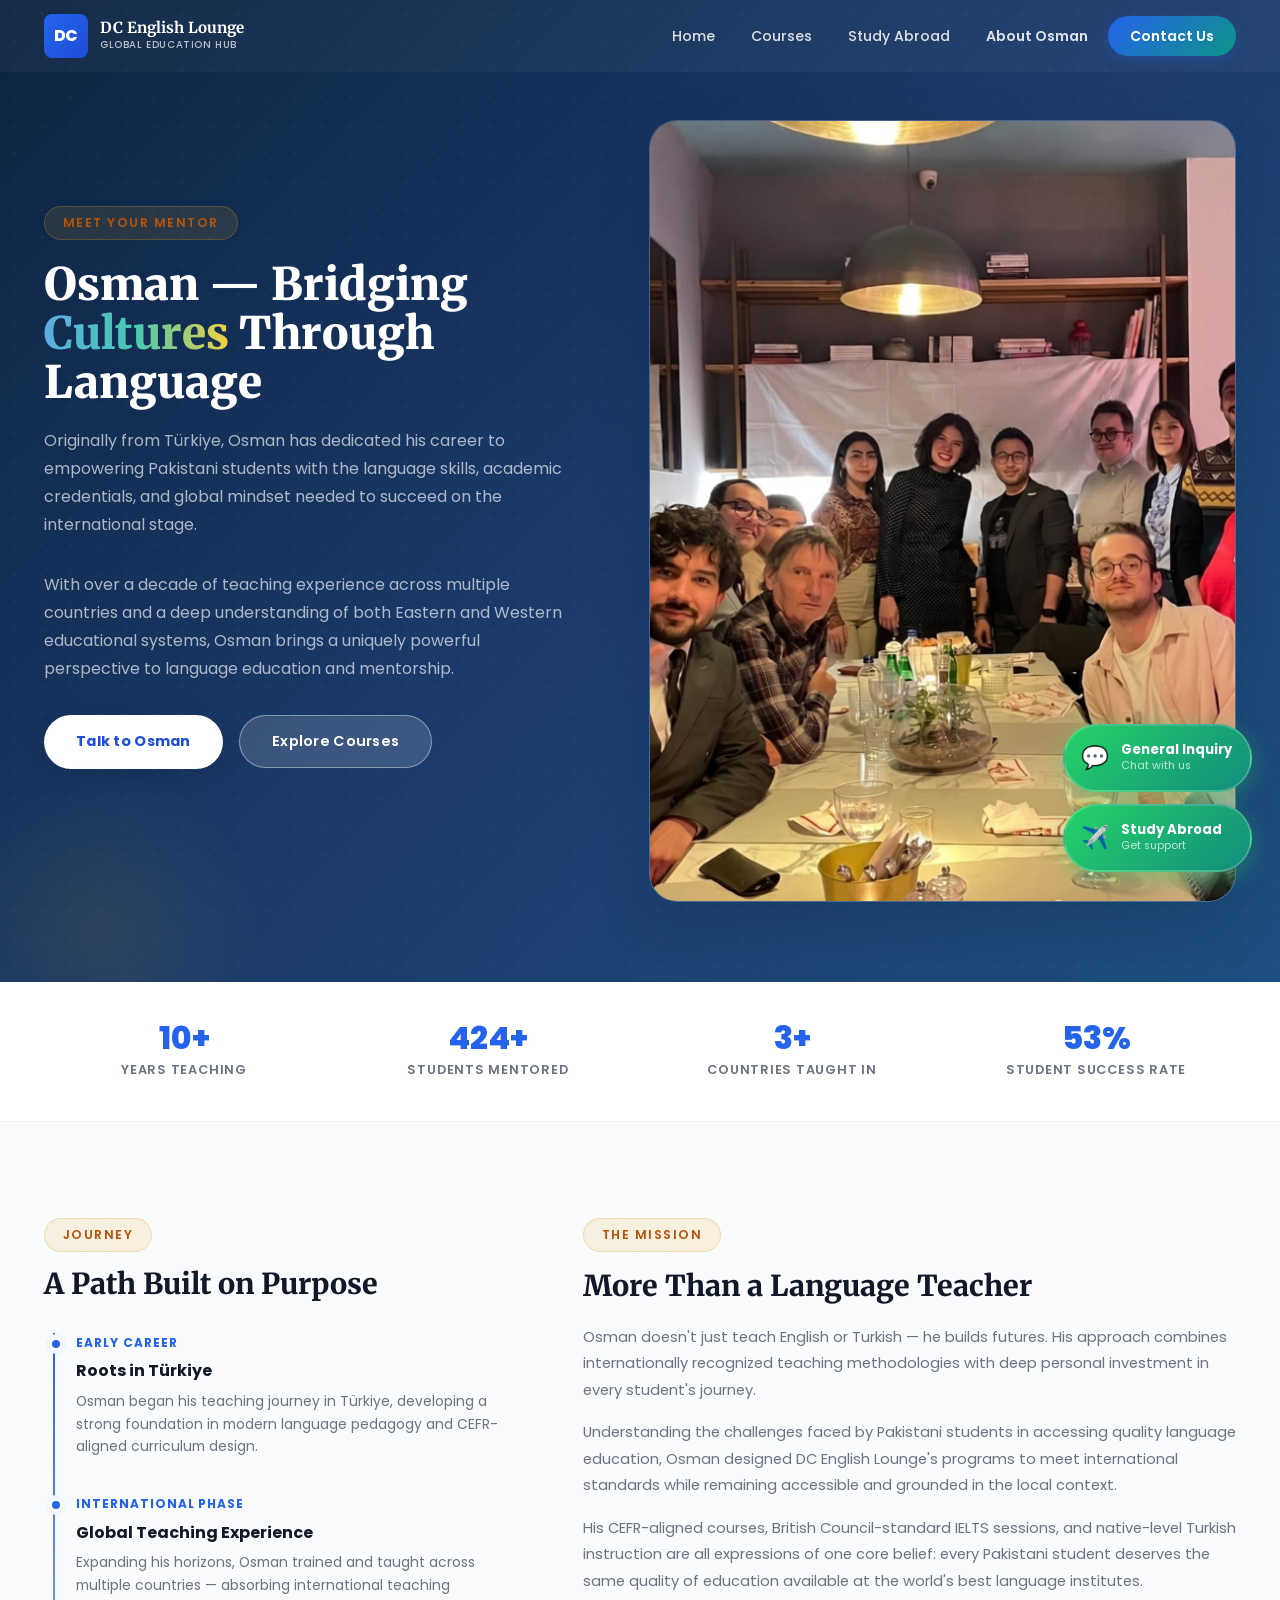
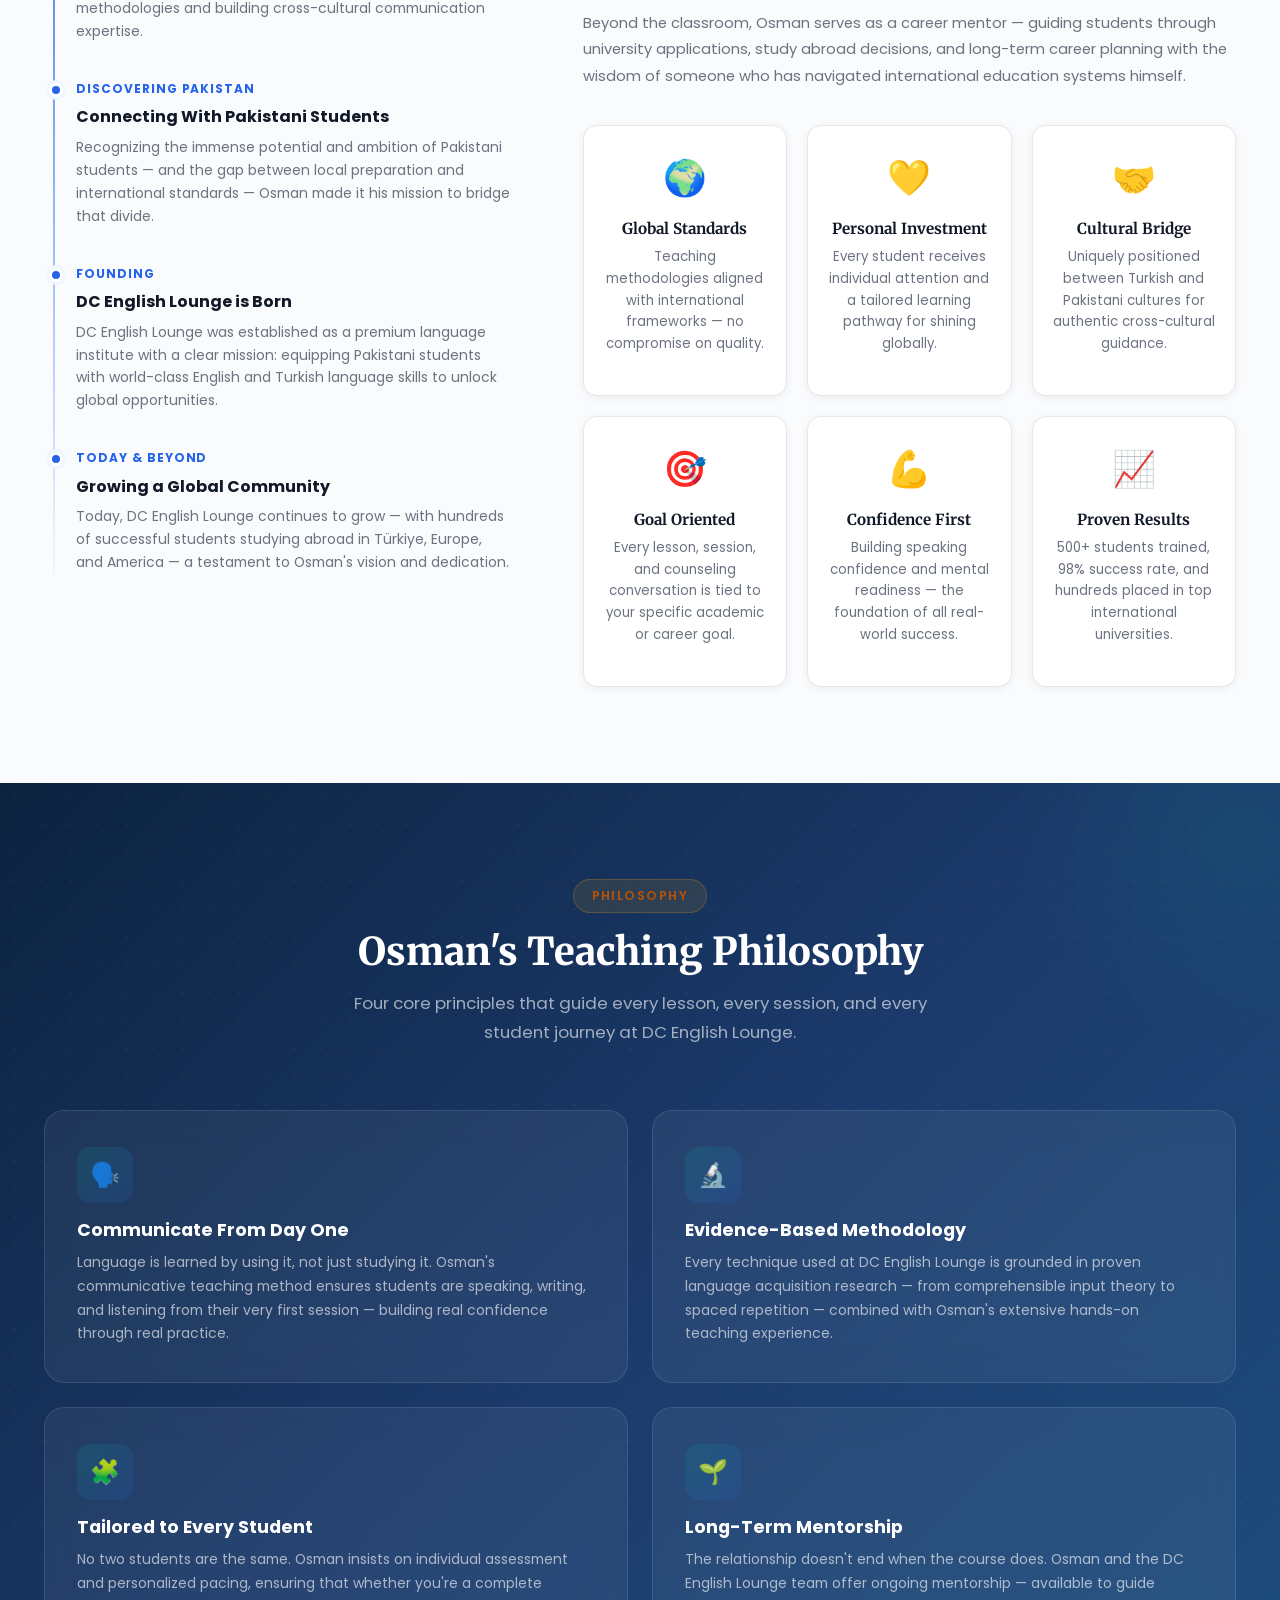
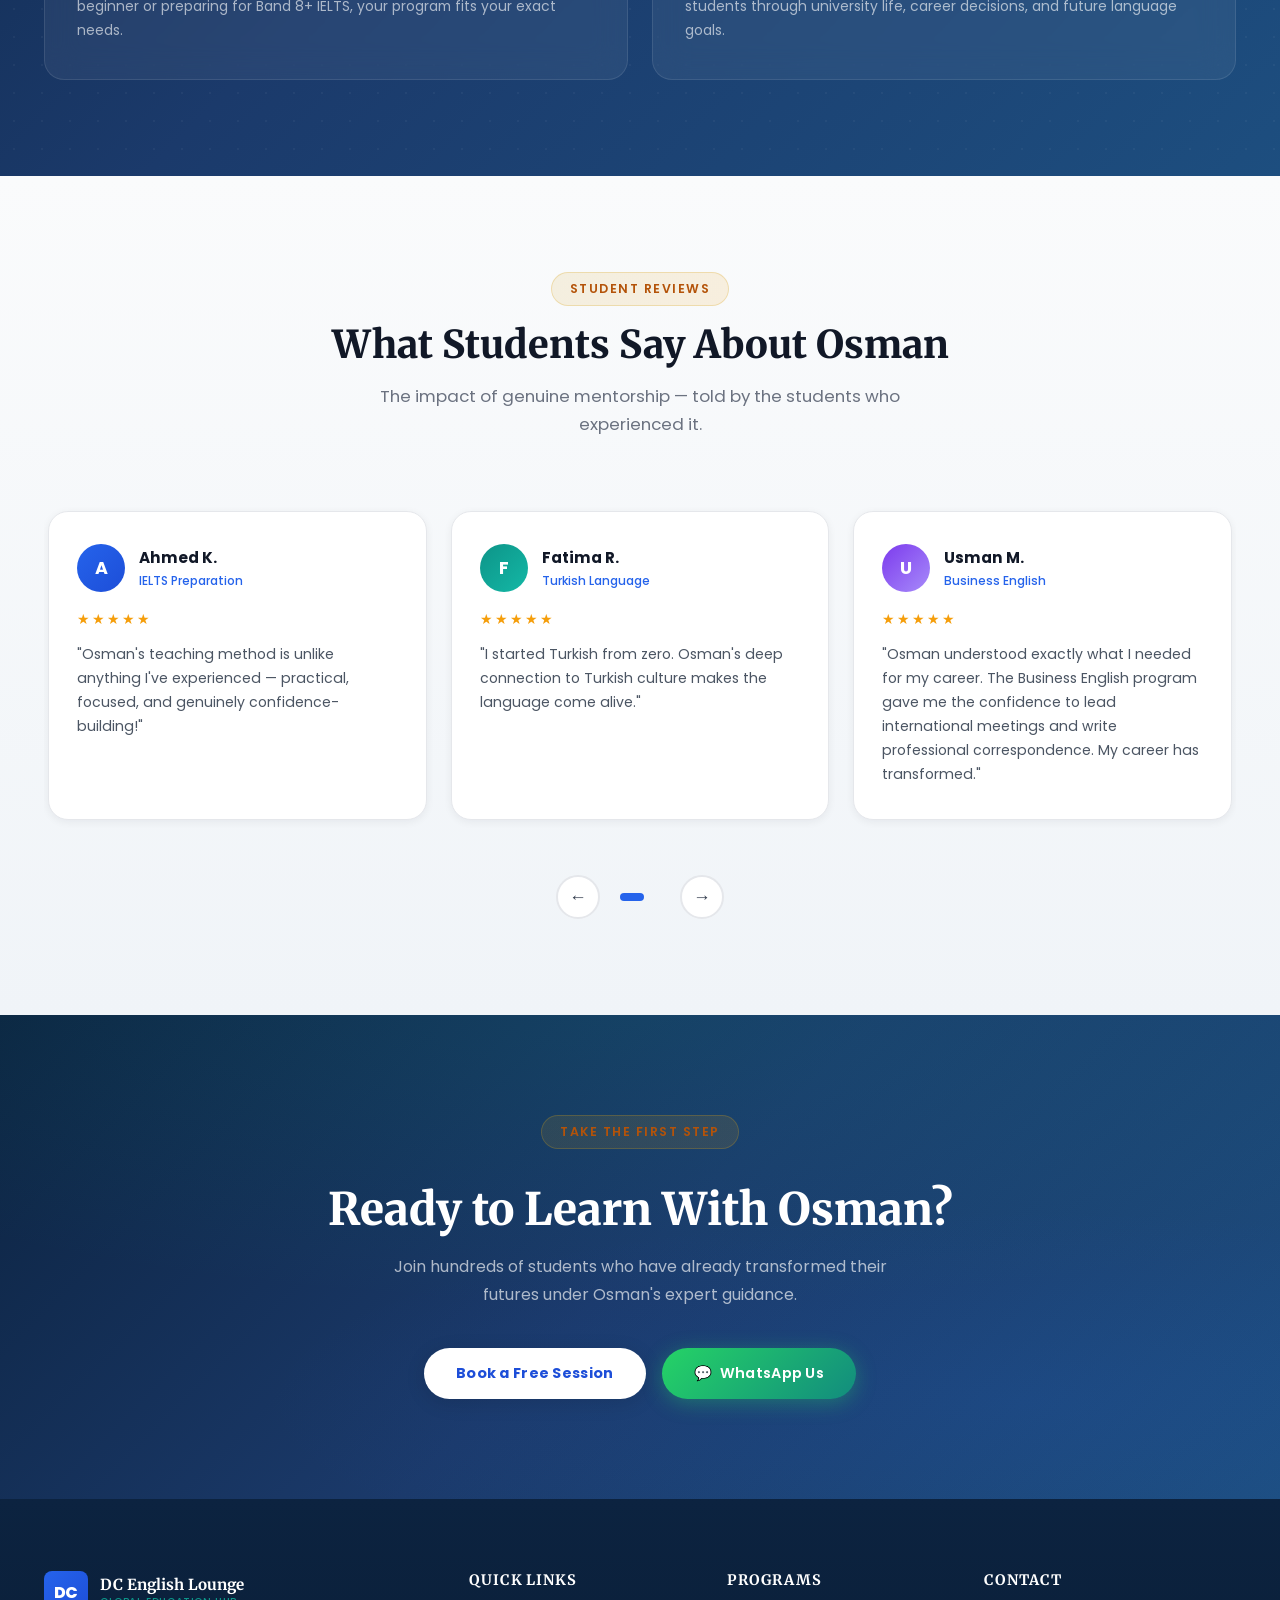
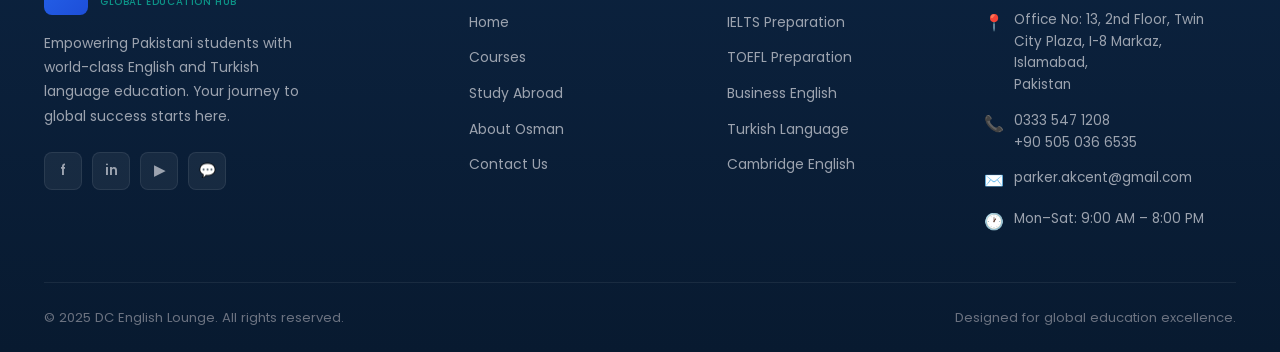
==== commit f00a8a6f: "fixed responsive design" ====
--- a/about.html
+++ b/about.html
@@ -397,11 +397,11 @@
             </div>
             <div class="contact-item">
               <span class="ci-icon">📞</span>
-              <span><a href="tel:+37369402328">+373 694 02 328</a></span>
+              <span><a href="https://wa.me/923335471208" target="_blank" rel="noopener">0333 547 1208</a><br><a href="https://wa.me/905050366535" target="_blank" rel="noopener">+90 505 036 6535</a></span>
             </div>
             <div class="contact-item">
               <span class="ci-icon">✉️</span>
-              <span><a href="mailto:info@dcenglishlounge.com">info@dcenglishlounge.com</a></span>
+              <span><a href="mailto:parker.akcent@gmail.com">parker.akcent@gmail.com</a></span>
             </div>
             <div class="contact-item">
               <span class="ci-icon">🕐</span>
--- a/css/style.css
+++ b/css/style.css
@@ -2681,627 +2681,64 @@
 
 /* ===================== RESPONSIVE ===================== */
 
-/* Tablet */
-@media (max-width: 1024px) {
-  .hero-inner {
-    grid-template-columns: 1fr;
-    gap: 48px;
-    min-height: auto;
-    padding: 80px 24px 60px;
-  }
-
-  .hero-visual {
-    display: none;
-  }
-
-  .hero-content {
-    padding-right: 0;
-    text-align: center;
-  }
-
-  .hero-buttons {
-    justify-content: center;
-  }
-
-  .hero-eyebrow {
-    margin: 0 auto 24px;
-  }
-
-  .hero-stats {
-    justify-content: center;
-  }
-
-  .why-grid {
-    grid-template-columns: repeat(2, 1fr);
-  }
-
-  .courses-grid {
-    grid-template-columns: repeat(2, 1fr);
-  }
-
-  .abroad-grid {
-    grid-template-columns: 1fr;
-  }
-
-  .career-grid {
-    grid-template-columns: 1fr;
-  }
-
-  .about-preview-inner {
-    grid-template-columns: 1fr;
-    gap: 48px;
-  }
-
-  .about-img-side {
-    max-width: 420px;
-    margin: 0 auto;
-    width: 100%;
-  }
-
-  .about-accent-card {
-    display: none;
-  }
-
-  .footer-grid {
-    grid-template-columns: 1fr 1fr;
-    gap: 36px;
-  }
-
-  .cdc-body {
-    grid-template-columns: 1fr;
-  }
-
-  .cdc-header {
-    flex-direction: column;
-    align-items: flex-start;
-    gap: 16px;
-  }
-
-  .sa-inner {
-    grid-template-columns: 1fr;
-  }
-
-  .sa-inner.reverse {
-    direction: ltr;
-  }
-
-  .sa-stats-grid {
-    grid-template-columns: repeat(2, 1fr);
-  }
-
-  .about-hero-inner {
-    grid-template-columns: 1fr;
-  }
-
-  .about-hero-img-wrap {
-    max-width: 380px;
-    margin: 0 auto;
-  }
-
-  .about-stats-grid {
-    grid-template-columns: repeat(2, 1fr);
-  }
-
-  .about-story-grid {
-    grid-template-columns: 1fr;
-  }
-
-  .contact-grid {
-    grid-template-columns: 1fr;
-  }
-
-  .contact-form-wrap {
-    padding: 32px;
-  }
-}
-
-/* Mobile */
-@media (max-width: 768px) {
-  .section {
-    padding: 64px 0;
-  }
-
-  .nav-links {
-    display: none;
-  }
-
-  .hamburger {
-    display: flex;
-  }
-
-  .hero-title {
-    font-size: 2rem;
-  }
-
-  .hero-stats {
-    gap: 24px;
-    flex-wrap: wrap;
-    justify-content: center;
-  }
-
-  .why-grid {
-    grid-template-columns: 1fr;
-  }
-
-  .courses-grid {
-    grid-template-columns: 1fr;
-  }
-
-  .footer-grid {
-    grid-template-columns: 1fr;
-    gap: 28px;
-  }
-
-  .footer-bottom {
-    flex-direction: column;
-    text-align: center;
-    gap: 8px;
-  }
-
-  .reviews-track {
-    gap: 16px;
-  }
-
-  .review-card {
-    min-width: calc(100% - 0px);
-    height: auto;
-    overflow: visible;
-  }
-
-  .course-tabs {
-    flex-direction: column;
-    width: 100%;
-  }
-
-  .course-tab {
-    text-align: left;
-  }
-
-  .sa-features {
-    grid-template-columns: 1fr;
-  }
-
-  .values-grid {
-    grid-template-columns: 1fr;
-  }
-
-  .form-row {
-    grid-template-columns: 1fr;
-  }
-
-  .cta-buttons {
-    flex-direction: column;
-    align-items: center;
-  }
-
-  .cta-buttons .btn {
-    width: 100%;
-    max-width: 320px;
-    justify-content: center;
-  }
-
-  .wa-float-wrap {
-    right: 16px;
-    bottom: 20px;
-  }
-
-  .wa-btn {
-    padding: 12px 14px 12px 14px;
-  }
-
-  .wa-label {
-    display: none;
-  }
-
-  .wa-btn {
-    border-radius: 50%;
-    width: 56px;
-    height: 56px;
-    justify-content: center;
-  }
-
-  .hero-buttons {
-    flex-direction: column;
-    width: 100%;
-  }
-
-  .hero-buttons .btn {
-    width: 100%;
-    justify-content: center;
-  }
-
-  .section-title {
-    font-size: 1.6rem;
-  }
-
-  .about-stats-grid {
-    grid-template-columns: repeat(2, 1fr);
-  }
-}
-
-/* Small Mobile */
-@media (max-width: 480px) {
-  .container {
-    padding: 0 16px;
-  }
-
-  .hero-title {
-    font-size: 1.75rem;
-  }
-
-  .about-stats-grid {
-    grid-template-columns: 1fr 1fr;
-  }
-
-  .contact-form-wrap {
-    padding: 24px 20px;
-  }
-
-  .navbar-inner {
-    padding: 0 16px;
-  }
-
-  .footer-bottom {
-    font-size: 0.75rem;
-  }
-}
-
-.hero-image {
-  width: 100%;
-  max-width: 520px;
-  border-radius: 24px;
+/* ── IMAGE CONTAINERS: consistent aspect-ratio + object-fit ─────────────── */
+.hero-image,
+.study-image,
+.abroad-image,
+.about-image,
+.about-hero-img,
+.about-img-placeholder,
+.sa-img-placeholder,
+.abroad-img-placeholder {
   overflow: hidden;
-
-  background: rgba(255, 255, 255, 0.1);
-  backdrop-filter: blur(15px);
-
-  border: 1px solid rgba(255, 255, 255, 0.15);
-
-  box-shadow: 0 10px 40px rgba(0, 0, 0, 0.15);
-}
-
-.hero-image img {
+}
+
+.hero-image img,
+.study-image img,
+.abroad-image img,
+.about-image img,
+.about-hero-img img,
+.about-img-placeholder img,
+.sa-img-placeholder img,
+.abroad-img-placeholder img {
   width: 100%;
   height: 100%;
   object-fit: cover;
   display: block;
 }
 
-.study-image {
-  width: 100%;
-  aspect-ratio: 4/3;
-
-  border-radius: 20px;
+/* ── CARD HEIGHTS: auto height + align-items: start on grids ────────────── */
+.why-grid,
+.courses-grid,
+.abroad-grid,
+.career-grid,
+.values-grid,
+.sa-stats-grid,
+.about-stats-grid {
+  align-items: start;
+}
+
+.why-card,
+.course-card,
+.abroad-card,
+.career-card,
+.value-card,
+.review-card {
+  height: auto;
+}
+
+/* ── REVIEW SLIDER: correct card widths for 3 / 2 / 1 layout ────────────── */
+/* Desktop: 3 cards visible */
+.review-card {
+  min-width: calc((100% - 48px) / 3);
+  width: calc((100% - 48px) / 3);
+  flex-shrink: 0;
+  box-sizing: border-box;
+  height: auto;
   overflow: visible;
-
-  position: relative;
-
-  box-shadow: 0 16px 48px rgba(30, 58, 138, 0.14);
-
-  background: rgba(255, 255, 255, 0.08);
-  backdrop-filter: blur(12px);
-
-  border: 1px solid rgba(255, 255, 255, 0.15);
-}
-
-.study-image img {
-  width: 100%;
-  height: 100%;
-
-  object-fit: cover;
-  display: block;
-
-  transition: transform 0.5s ease;
-}
-
-.study-image:hover img {
-  transform: scale(1.04);
-}
-
-.abroad-image {
-  width: 100%;
-  aspect-ratio: 4/3;
-
-  border-radius: 20px;
-  overflow: hidden;
-
-  position: relative;
-
-  box-shadow: 0 12px 35px rgba(30, 58, 138, 0.14);
-
-  background: rgba(255, 255, 255, 0.08);
-  backdrop-filter: blur(12px);
-
-  border: 1px solid rgba(255, 255, 255, 0.15);
-}
-
-.abroad-image img {
-  width: 100%;
-  height: 100%;
-
-  object-fit: cover;
-  display: block;
-
-  transition: transform 0.5s ease;
-}
-
-.abroad-image:hover img {
-  transform: scale(1.04);
-}
-
-.about-image {
-  width: 100%;
-  max-width: 420px;
-
-  border-radius: 24px;
-  overflow: hidden;
-
-  position: relative;
-
-  background: rgba(255, 255, 255, 0.08);
-  backdrop-filter: blur(14px);
-
-  border: 1px solid rgba(255, 255, 255, 0.15);
-
-  box-shadow: 0 18px 50px rgba(0, 0, 0, 0.15);
-}
-
-.about-image img {
-  width: 110%;
-  height: 100%;
-
-  display: block;
-  object-fit: cover;
-
-  transition: transform 0.5s ease;
-}
-
-.about-image:hover img {
-  transform: scale(1.03);
-}
-
-.wrapper {
-  max-width: 1200px;
-  margin: 60px auto;
-  padding: 0 20px;
-}
-
-/* Global Section Typography & Buttons */
-.btn {
-  display: inline-block;
-  padding: 14px 28px;
-  border-radius: 8px;
-  font-weight: 600;
-  text-decoration: none;
-  transition: all 0.3s ease;
-}
-
-.btn-primary {
-  background: #0077b6;
-  color: #ffffff;
-}
-
-.btn-primary:hover {
-  background: #0096c7;
-  transform: translateY(-2px);
-}
-
-.section-eyebrow {
-  display: inline-block;
-  padding: 6px 14px;
-  background-color: #ffeae2;
-  color: #b06e4a;
-  border-radius: 20px;
-  font-size: 0.8rem;
-  font-weight: 700;
-  text-transform: uppercase;
-  margin-bottom: 16px;
-}
-
-.section-title {
-  font-size: 2.5rem;
-  color: #1a1a1a;
-  margin: 0 0 16px 0;
-  line-height: 1.2;
-}
-
-.section-subtitle {
-  color: #666666;
-  font-size: 1.05rem;
-  line-height: 1.6;
-  margin-bottom: 32px;
-}
-
-/* Animations */
-.fade-up {
-  opacity: 0;
-  transform: translateY(20px);
-  animation: fadeUpAnim 0.8s ease forwards;
-}
-
-.fade-up-delay-2 {
-  animation-delay: 0.2s;
-}
-
-@keyframes fadeUpAnim {
-  to {
-    opacity: 1;
-    transform: translateY(0);
-  }
-}
-
-/* ==========================================================================
-   2. Component Core Structure (The requested alignment fixes)
-   ========================================================================== */
-.about-preview-inner {
-  display: flex;
-  align-items: center;
-  justify-content: space-between;
-  gap: 80px;
-  flex-wrap: wrap;
-  background-color: #ffffff;
-  padding: 50px;
-  border-radius: 24px;
-  box-shadow: 0 10px 30px rgba(0, 0, 0, 0.02);
-}
-
-/* Left Column: Image Area */
-.about-left {
-  flex: 1;
-  min-width: 320px;
   display: flex;
   flex-direction: column;
-  align-items: center;
-}
-
-.about-image {
-  width: 100%;
-  max-width: 420px;
-  border-radius: 24px;
-  overflow: hidden;
-  box-shadow: 0 20px 50px rgba(0, 0, 0, 0.12);
-}
-
-.about-image img {
-  width: 100%;
-  display: block;
-  object-fit: cover;
-}
-
-/* The Glassmorphic Floating Accent Card */
-.about-accent-card {
-  margin-top: -30px;
-  /* Pulls the card upwards slightly over the image for deep visual layer styling */
-  position: relative;
-  z-index: 2;
-  width: 70%;
-  max-width: 260px;
-  padding: 16px 24px;
-  border-radius: 20px;
-  background: rgba(255, 255, 255, 0.85);
-  /* fallback value */
-  backdrop-filter: blur(14px);
-  -webkit-backdrop-filter: blur(14px);
-  border: 1px solid rgba(255, 255, 255, 0.4);
-  text-align: center;
-  box-shadow: 0 15px 35px rgba(0, 0, 0, 0.08);
-}
-
-.aac-label {
-  font-size: 0.75rem;
-  color: #888888;
-  text-transform: uppercase;
-  letter-spacing: 1px;
-}
-
-.aac-value {
-  font-size: 1.6rem;
-  font-weight: 700;
-  color: #1a1a1a;
-  margin: 2px 0;
-}
-
-.aac-sub {
-  font-size: 0.8rem;
-  color: #555555;
-}
-
-/* Right Column: Feature Content Area */
-.about-content {
-  flex: 1.2;
-  /* Gives slightly more structural visual ratio to the text content side */
-  min-width: 320px;
-  text-align: left;
-}
-
-.about-features {
-  display: flex;
-  flex-direction: column;
-  gap: 24px;
-}
-
-.about-feature-item {
-  display: flex;
-  align-items: flex-start;
-  gap: 20px;
-}
-
-.afi-icon {
-  width: 48px;
-  height: 48px;
-  border-radius: 12px;
-  background-color: #f0f4f8;
-  flex-shrink: 0;
-}
-
-.afi-text h4 {
-  margin: 0 0 6px 0;
-  color: #2c3e50;
-  font-size: 1.15rem;
-}
-
-.afi-text p {
-  margin: 0;
-  color: #6c757d;
-  font-size: 0.95rem;
-  line-height: 1.5;
-}
-
-.about-action-space {
-  margin-top: 40px;
-}
-
-/* ==========================================================================
-   3. Media Queries / Responsive Breakpoints (992px)
-   ========================================================================== */
-@media (max-width: 992px) {
-  .about-preview-inner {
-    flex-direction: column;
-    text-align: center;
-    padding: 35px 24px;
-    gap: 50px;
-  }
-
-  .about-content {
-    width: 100%;
-    text-align: center;
-  }
-
-  .about-image {
-    max-width: 100%;
-  }
-
-  .about-accent-card {
-    margin-top: 20px;
-    /* Pushes the accent card back below the image on mobile screen layers */
-    width: 100%;
-  }
-
-  .about-feature-item {
-    flex-direction: column;
-    align-items: center;
-    text-align: center;
-    gap: 12px;
-  }
-}
-
-.about-hero-img img {
-  width: 100%;
-  height: 100%;
-  object-fit: cover;
-  display: block;
-}
-
-/* Fix review card to show full text */
-.review-card {
-  display: flex;
-  flex-direction: column;
-  height: auto;
-  /* Remove any fixed height */
   min-height: unset;
-  /* Reset any min-height constraint */
-  overflow: visible;
-  /* Ensure nothing clips the content */
 }
 
 .review-text {
@@ -3314,20 +2751,692 @@
   word-wrap: break-word;
 }
 
-
 .reviews-slider-wrap {
   overflow: hidden;
-  /* Keep this for horizontal scroll */
 }
 
 .reviews-track {
   align-items: stretch;
-  /* Make all cards same height */
-}
-
-.review-card {
-  height: auto;
-  min-height: 180px;
-  /* Optional: consistent card height */
-  box-sizing: border-box;
+}
+
+/* ── SECTION HEADER: ensure margin scales on small screens ─────────────── */
+.section-header {
+  margin-bottom: clamp(32px, 5vw, 64px);
+}
+
+/* ===================== TABLET (max-width: 1024px) ===================== */
+@media (max-width: 1024px) {
+
+  /* Spacing */
+  .section {
+    padding: 72px 0;
+  }
+
+  /* Hero */
+  .hero-inner {
+    grid-template-columns: 1fr;
+    gap: 40px;
+    min-height: auto;
+    padding: 72px 24px 56px;
+  }
+
+  .hero-visual {
+    display: none;
+  }
+
+  .hero-content {
+    padding-right: 0;
+    text-align: center;
+  }
+
+  .hero-buttons {
+    justify-content: center;
+  }
+
+  .hero-eyebrow {
+    margin: 0 auto 24px;
+  }
+
+  .hero-stats {
+    justify-content: center;
+    gap: 32px;
+  }
+
+  /* Review slider: 2 cards on tablet */
+  .review-card {
+    min-width: calc((100% - 24px) / 2);
+    width: calc((100% - 24px) / 2);
+  }
+
+  /* Grids → 2 columns */
+  .why-grid {
+    grid-template-columns: repeat(2, 1fr);
+  }
+
+  .courses-grid {
+    grid-template-columns: repeat(2, 1fr);
+  }
+
+  .values-grid {
+    grid-template-columns: repeat(2, 1fr);
+  }
+
+  .abroad-grid {
+    grid-template-columns: repeat(2, 1fr);
+  }
+
+  .career-grid {
+    grid-template-columns: repeat(2, 1fr);
+  }
+
+  .sa-stats-grid {
+    grid-template-columns: repeat(2, 1fr);
+  }
+
+  .about-stats-grid {
+    grid-template-columns: repeat(2, 1fr);
+  }
+
+  /* Two-column content layouts → single column */
+  .about-preview-inner {
+    grid-template-columns: 1fr;
+    gap: 48px;
+  }
+
+  .about-img-side {
+    max-width: 420px;
+    margin: 0 auto;
+    width: 100%;
+  }
+
+  .about-accent-card {
+    display: none;
+  }
+
+  .sa-inner {
+    grid-template-columns: 1fr;
+    gap: 40px;
+  }
+
+  .sa-inner.reverse {
+    direction: ltr;
+  }
+
+  .about-hero-inner {
+    grid-template-columns: 1fr;
+    gap: 40px;
+  }
+
+  .about-hero-img-wrap {
+    max-width: 380px;
+    margin: 0 auto;
+  }
+
+  .about-story-grid {
+    grid-template-columns: 1fr;
+    gap: 48px;
+  }
+
+  .contact-grid {
+    grid-template-columns: 1fr;
+    gap: 40px;
+  }
+
+  .contact-form-wrap {
+    padding: 32px;
+  }
+
+  /* Courses page */
+  .cdc-body {
+    grid-template-columns: 1fr;
+    gap: 24px;
+  }
+
+  .cdc-header {
+    flex-direction: column;
+    align-items: flex-start;
+    gap: 16px;
+  }
+
+  /* Footer */
+  .footer-grid {
+    grid-template-columns: 1fr 1fr;
+    gap: 36px;
+  }
+
+  /* Typography scale */
+  .section-title {
+    font-size: clamp(1.5rem, 3.5vw, 2.2rem);
+  }
+
+  .hero-title {
+    font-size: clamp(1.9rem, 4vw, 3rem);
+  }
+
+  /* Card padding reduce */
+  .why-card {
+    padding: 24px 20px;
+  }
+
+  .career-card {
+    padding: 28px 24px;
+  }
+
+  .abroad-card-body {
+    padding: 20px;
+  }
+
+  /* Image containers — keep aspect ratios */
+  .abroad-image {
+    aspect-ratio: 16/9;
+  }
+
+  .sa-img-placeholder {
+    aspect-ratio: 16/9;
+  }
+}
+
+/* ===================== MOBILE (max-width: 768px) ===================== */
+@media (max-width: 768px) {
+
+  /* Spacing */
+  .section {
+    padding: 56px 0;
+  }
+
+  /* Navbar */
+  .nav-links {
+    display: none;
+  }
+
+  .hamburger {
+    display: flex;
+  }
+
+  /* Hero */
+  .hero-inner {
+    padding: 64px 20px 48px;
+    gap: 32px;
+  }
+
+  .hero-title {
+    font-size: clamp(1.7rem, 6vw, 2.2rem);
+  }
+
+  .hero-stats {
+    gap: 20px;
+    flex-wrap: wrap;
+    justify-content: center;
+  }
+
+  .hero-buttons {
+    flex-direction: column;
+    width: 100%;
+    gap: 12px;
+  }
+
+  .hero-buttons .btn {
+    width: 100%;
+    justify-content: center;
+  }
+
+  /* Section header */
+  .section-header {
+    margin-bottom: 36px;
+  }
+
+  .section-title {
+    font-size: clamp(1.4rem, 5.5vw, 1.75rem);
+  }
+
+  .section-subtitle {
+    font-size: 0.95rem;
+  }
+
+  /* Grids → 1 column */
+  .why-grid {
+    grid-template-columns: 1fr;
+    gap: 16px;
+  }
+
+  .courses-grid {
+    grid-template-columns: 1fr;
+    gap: 16px;
+  }
+
+  .abroad-grid {
+    grid-template-columns: 1fr;
+    gap: 16px;
+  }
+
+  .career-grid {
+    grid-template-columns: 1fr;
+    gap: 16px;
+  }
+
+  .values-grid {
+    grid-template-columns: 1fr;
+    gap: 14px;
+  }
+
+  .sa-stats-grid {
+    grid-template-columns: repeat(2, 1fr);
+    gap: 12px;
+  }
+
+  .about-stats-grid {
+    grid-template-columns: repeat(2, 1fr);
+    gap: 12px;
+  }
+
+  /* Card paddings */
+  .why-card {
+    padding: 20px 16px;
+  }
+
+  .career-card {
+    padding: 24px 20px;
+  }
+
+  .course-card-body {
+    padding: 20px;
+  }
+
+  .course-card-header {
+    padding: 24px 20px 18px;
+    min-height: 90px;
+  }
+
+  .abroad-card-body {
+    padding: 20px 16px;
+  }
+
+  /* Images: enforce 16:9 on cards for consistency */
+  .abroad-image {
+    aspect-ratio: 16/9;
+  }
+
+  .hero-image {
+    aspect-ratio: 4/3;
+  }
+
+  /* About section */
+  .about-hero-inner {
+    gap: 32px;
+  }
+
+  .about-hero-img-wrap {
+    max-width: 100%;
+  }
+
+  .about-hero-img {
+    aspect-ratio: 4/3;
+  }
+
+  .about-preview-inner {
+    gap: 32px;
+    padding: 28px 20px;
+  }
+
+  /* Study abroad */
+  .sa-inner {
+    gap: 32px;
+  }
+
+  .sa-img-placeholder {
+    aspect-ratio: 4/3;
+  }
+
+  .sa-features {
+    grid-template-columns: 1fr;
+    gap: 10px;
+  }
+
+  /* Review slider: 1 card on mobile */
+  .reviews-track {
+    gap: 16px;
+  }
+
+  .review-card {
+    min-width: 100%;
+    width: 100%;
+    height: auto;
+    overflow: visible;
+  }
+
+  .review-card {
+    padding: 24px 20px;
+  }
+
+  /* Contact page */
+  .contact-form-wrap {
+    padding: 24px;
+  }
+
+  .contact-grid {
+    gap: 32px;
+  }
+
+  /* Courses page tabs */
+  .course-tabs {
+    flex-direction: column;
+    width: 100%;
+  }
+
+  .course-tab {
+    text-align: left;
+  }
+
+  /* CTA */
+  .cta-section {
+    padding: 64px 0;
+  }
+
+  .cta-buttons {
+    flex-direction: column;
+    align-items: center;
+    gap: 12px;
+  }
+
+  .cta-buttons .btn {
+    width: 100%;
+    max-width: 320px;
+    justify-content: center;
+  }
+
+  /* Footer */
+  .footer-grid {
+    grid-template-columns: 1fr;
+    gap: 28px;
+  }
+
+  .footer-bottom {
+    flex-direction: column;
+    text-align: center;
+    gap: 8px;
+  }
+
+  /* Page banner */
+  .page-banner {
+    padding: 96px 0 48px;
+  }
+
+  /* WhatsApp float */
+  .wa-float-wrap {
+    right: 16px;
+    bottom: 20px;
+  }
+
+  .wa-label {
+    display: none;
+  }
+
+  .wa-btn {
+    border-radius: 50%;
+    width: 56px;
+    height: 56px;
+    justify-content: center;
+    padding: 0;
+  }
+
+  /* Form */
+  .form-row {
+    grid-template-columns: 1fr;
+    gap: 0;
+  }
+}
+
+/* ===================== SMALL MOBILE (max-width: 480px) ===================== */
+@media (max-width: 480px) {
+  .container {
+    padding: 0 16px;
+  }
+
+  .section {
+    padding: 48px 0;
+  }
+
+  .hero-inner {
+    padding: 56px 16px 40px;
+  }
+
+  .hero-title {
+    font-size: clamp(1.5rem, 7vw, 1.85rem);
+  }
+
+  .section-title {
+    font-size: clamp(1.25rem, 6vw, 1.6rem);
+  }
+
+  .section-header {
+    margin-bottom: 28px;
+  }
+
+  /* Stats: 2 per row on small */
+  .about-stats-grid {
+    grid-template-columns: 1fr 1fr;
+  }
+
+  .sa-stats-grid {
+    grid-template-columns: 1fr 1fr;
+  }
+
+  /* Contact form */
+  .contact-form-wrap {
+    padding: 20px 16px;
+  }
+
+  /* Navbar */
+  .navbar-inner {
+    padding: 0 16px;
+  }
+
+  .footer-bottom {
+    font-size: 0.75rem;
+  }
+
+  /* Card detail page */
+  .cdc-header {
+    padding: 20px 24px;
+  }
+
+  .cdc-body {
+    padding: 24px;
+  }
+
+  /* About hero image: square on very small screens */
+  .about-hero-img {
+    aspect-ratio: 1/1;
+  }
+
+  /* Values grid: 2 per row on phones */
+  .values-grid {
+    grid-template-columns: repeat(2, 1fr);
+    gap: 12px;
+  }
+
+  /* Career section padding */
+  .career-card {
+    padding: 20px 16px;
+  }
+
+  /* Hero stats horizontal scroll safe */
+  .hero-stats {
+    gap: 16px;
+  }
+
+  .stat-num {
+    font-size: 1.5rem;
+  }
+}
+
+.hero-image {
+  width: 100%;
+  max-width: 520px;
+  border-radius: 24px;
+  overflow: hidden;
+  background: rgba(255, 255, 255, 0.1);
+  backdrop-filter: blur(15px);
+  border: 1px solid rgba(255, 255, 255, 0.15);
+  box-shadow: 0 10px 40px rgba(0, 0, 0, 0.15);
+}
+
+.hero-image img {
+  width: 100%;
+  height: 100%;
+  object-fit: cover;
+  display: block;
+}
+
+.study-image {
+  width: 100%;
+  aspect-ratio: 4/3;
+  border-radius: 20px;
+  overflow: hidden;
+  position: relative;
+  box-shadow: 0 16px 48px rgba(30, 58, 138, 0.14);
+  background: rgba(255, 255, 255, 0.08);
+  backdrop-filter: blur(12px);
+  border: 1px solid rgba(255, 255, 255, 0.15);
+}
+
+.study-image img {
+  width: 100%;
+  height: 100%;
+  object-fit: cover;
+  display: block;
+  transition: transform 0.5s ease;
+}
+
+.study-image:hover img {
+  transform: scale(1.04);
+}
+
+.abroad-image {
+  width: 100%;
+  aspect-ratio: 4/3;
+  border-radius: 20px;
+  overflow: hidden;
+  position: relative;
+  box-shadow: 0 12px 35px rgba(30, 58, 138, 0.14);
+  background: rgba(255, 255, 255, 0.08);
+  backdrop-filter: blur(12px);
+  border: 1px solid rgba(255, 255, 255, 0.15);
+}
+
+.abroad-image img {
+  width: 100%;
+  height: 100%;
+  object-fit: cover;
+  display: block;
+  transition: transform 0.5s ease;
+}
+
+.abroad-image:hover img {
+  transform: scale(1.04);
+}
+
+.about-image {
+  width: 100%;
+  max-width: 420px;
+  border-radius: 24px;
+  overflow: hidden;
+  position: relative;
+  background: rgba(255, 255, 255, 0.08);
+  backdrop-filter: blur(14px);
+  border: 1px solid rgba(255, 255, 255, 0.15);
+  box-shadow: 0 18px 50px rgba(0, 0, 0, 0.15);
+}
+
+.about-image img {
+  width: 100%;
+  height: 100%;
+  display: block;
+  object-fit: cover;
+  transition: transform 0.5s ease;
+}
+
+.about-image:hover img {
+  transform: scale(1.03);
+}
+
+/* Wrapper utility */
+.wrapper {
+  max-width: 1200px;
+  margin: 60px auto;
+  padding: 0 20px;
+}
+
+/* About preview section — homepage two-column layout */
+.about-preview-inner {
+  display: flex;
+  align-items: center;
+  justify-content: space-between;
+  gap: 80px;
+  flex-wrap: wrap;
+  background-color: #ffffff;
+  padding: 50px;
+  border-radius: 24px;
+  box-shadow: 0 10px 30px rgba(0, 0, 0, 0.02);
+}
+
+.about-left {
+  flex: 1;
+  min-width: 280px;
+  display: flex;
+  flex-direction: column;
+  align-items: center;
+}
+
+.about-content {
+  flex: 1.2;
+  min-width: 280px;
+  text-align: left;
+}
+
+.about-action-space {
+  margin-top: 40px;
+}
+
+@media (max-width: 992px) {
+  .about-preview-inner {
+    flex-direction: column;
+    text-align: center;
+    padding: 32px 20px;
+    gap: 36px;
+  }
+
+  .about-content {
+    width: 100%;
+    min-width: unset;
+    text-align: center;
+  }
+
+  .about-image {
+    max-width: 100%;
+  }
+}
+
+@media (max-width: 768px) {
+  .about-preview-inner {
+    padding: 24px 16px;
+    gap: 28px;
+  }
+
+  .about-left {
+    min-width: unset;
+    width: 100%;
+  }
+
+  .about-content {
+    min-width: unset;
+    width: 100%;
+  }
+}
+
+.about-hero-img img {
+  width: 100%;
+  height: 100%;
+  object-fit: cover;
+  display: block;
 }
